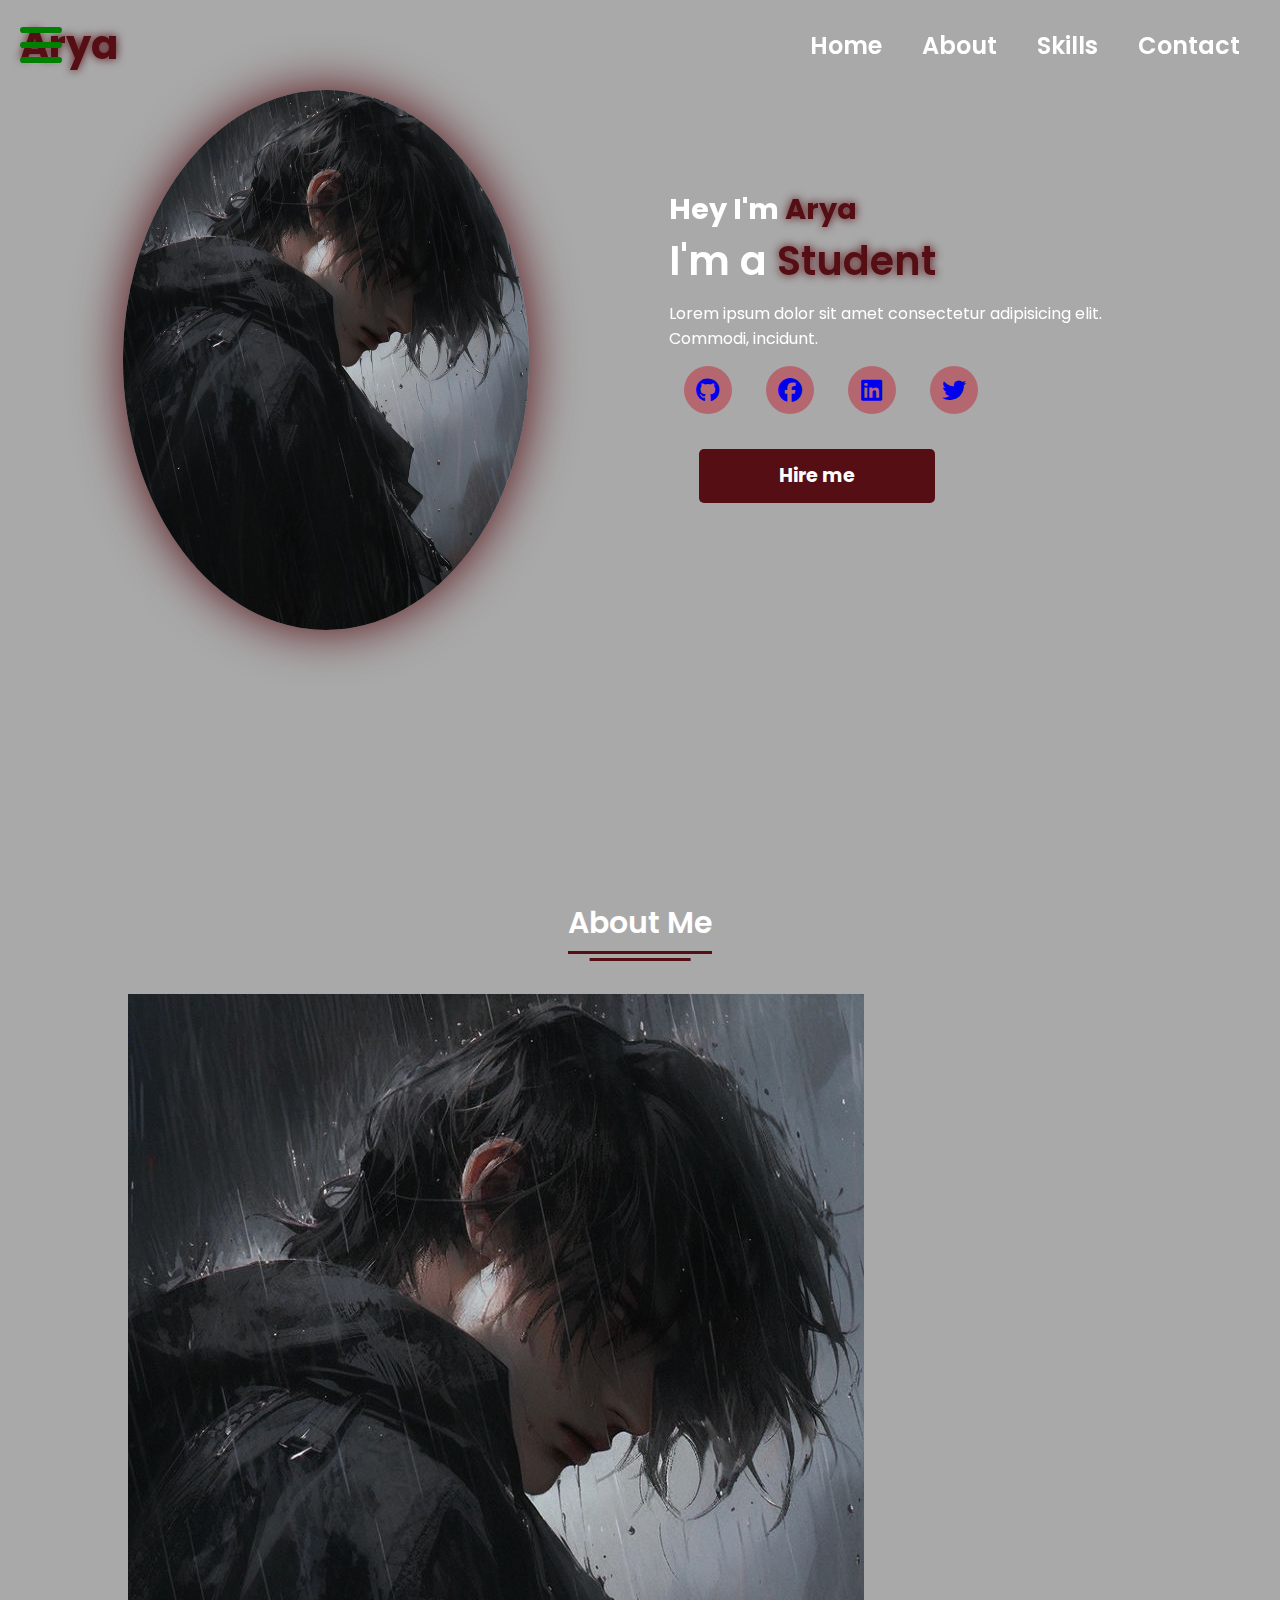
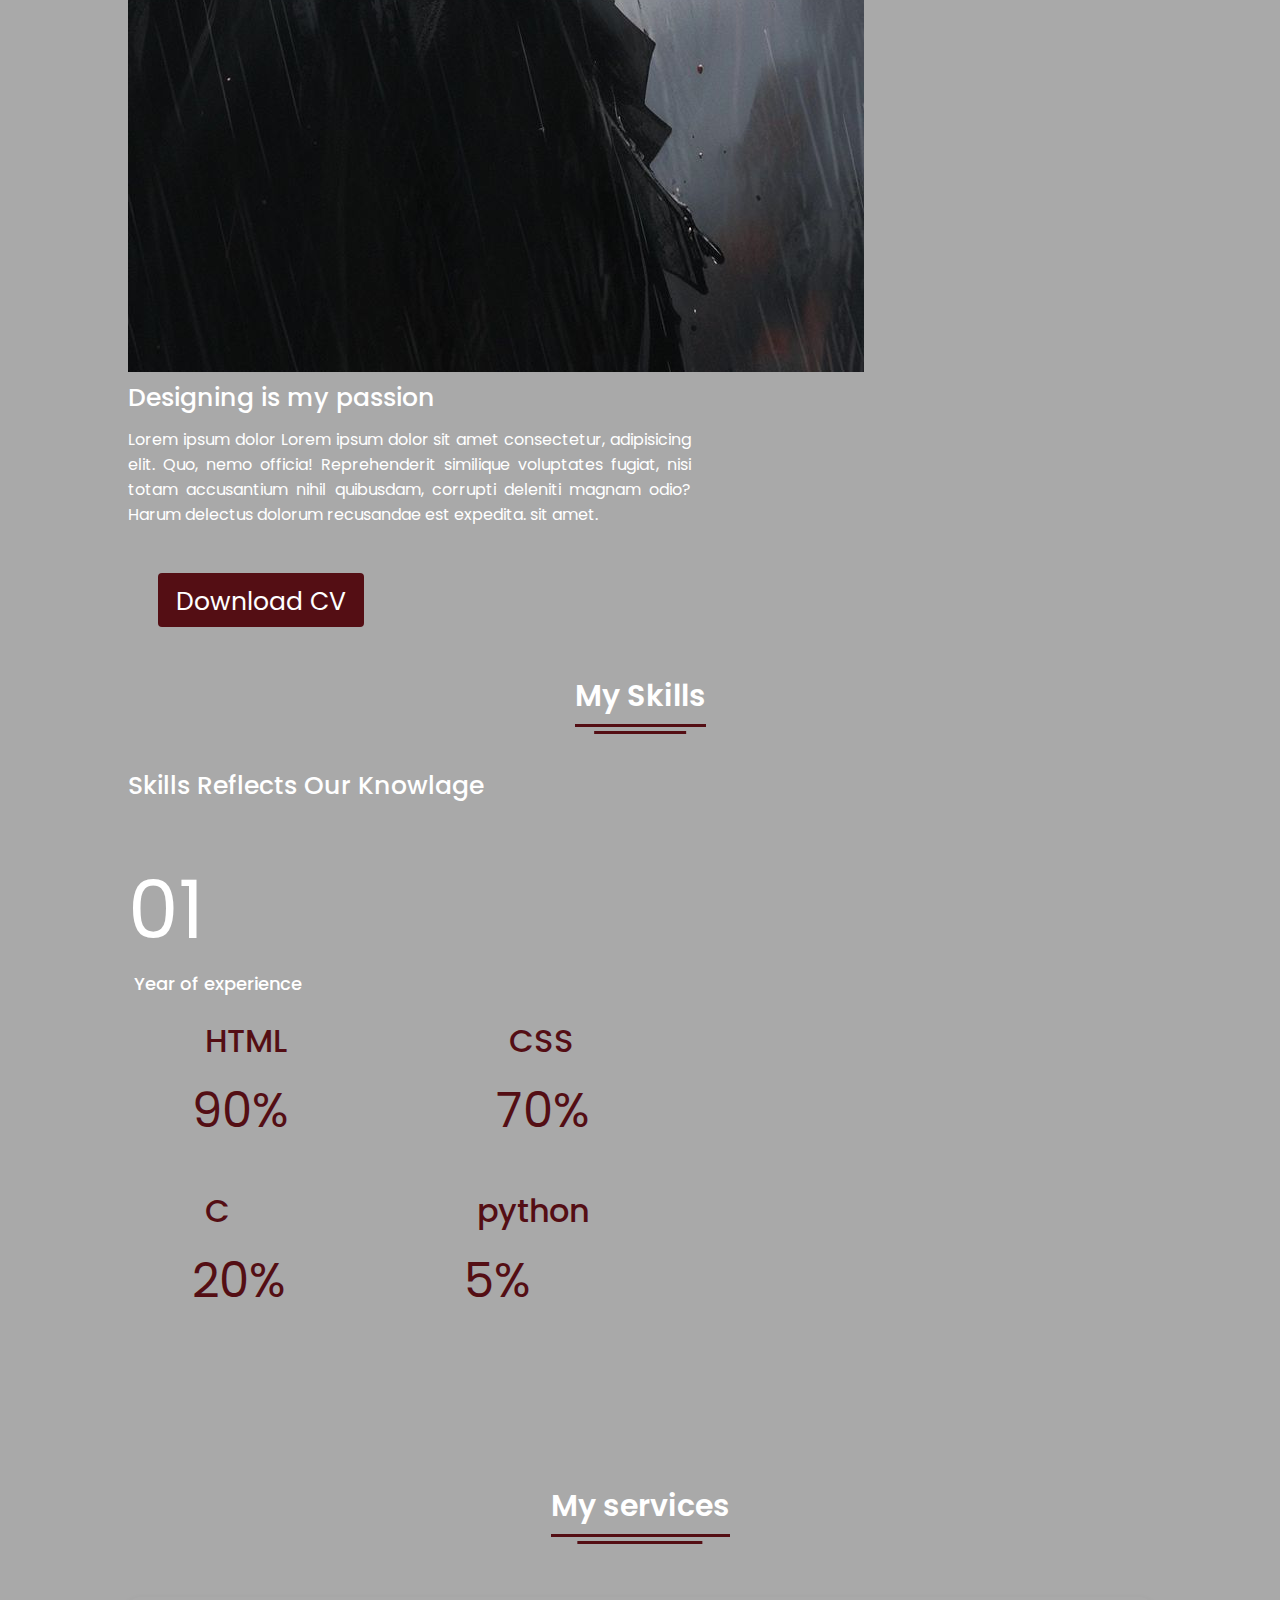
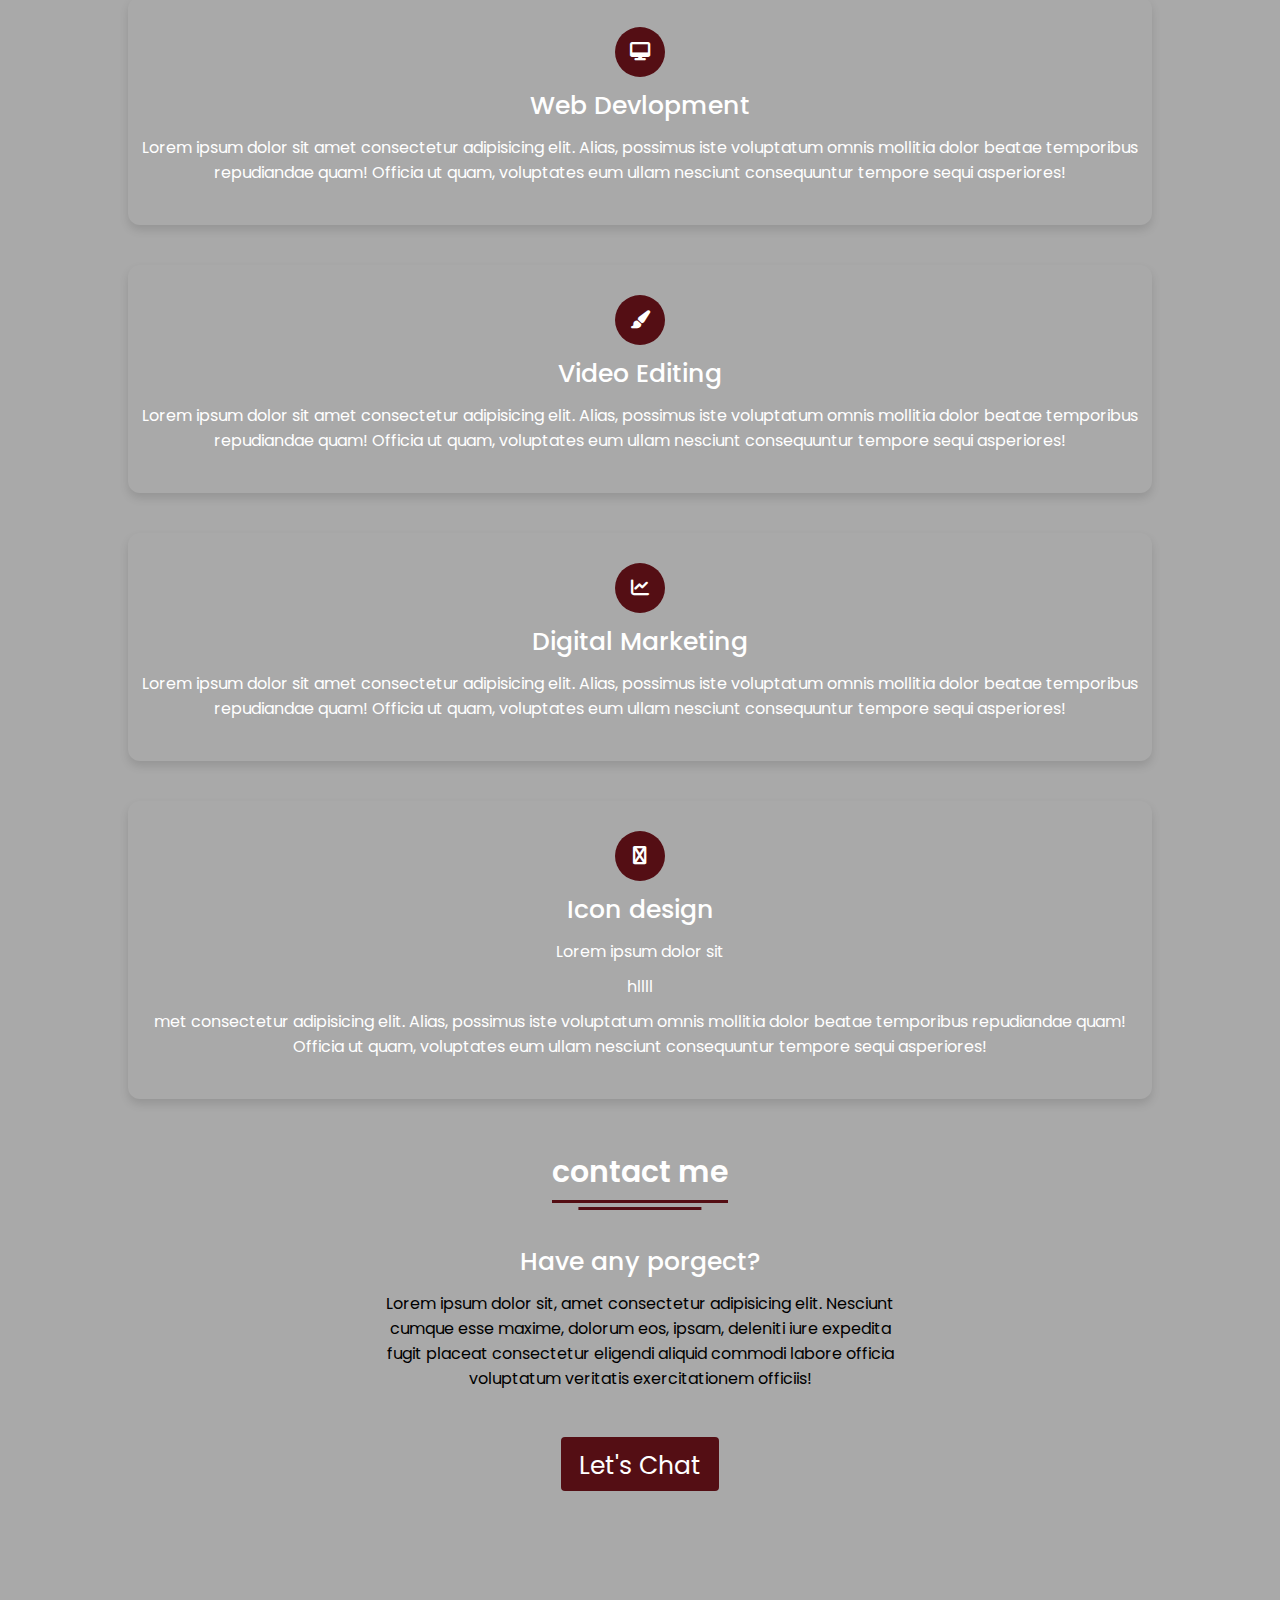
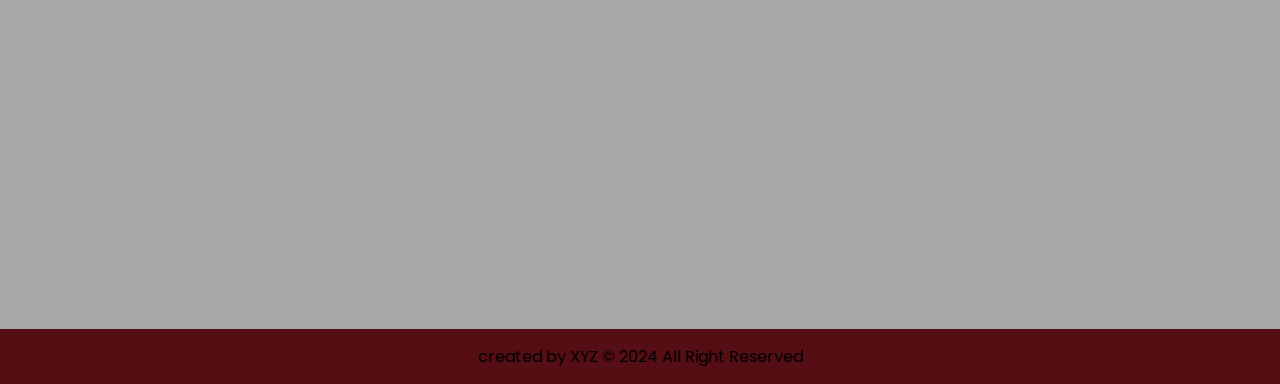
==== index.html @ 5fd544cf "remove space from index .html" ====
<!DOCTYPE html>
<html lang="en">
<head>
    <meta charset="UTF-8">
    <meta name="viewport" content="width=device-width, initial-scale=1.0">
    <title>Portfolio</title>
    <link rel="stylesheet" href="portfolio.css">
    <!-- problem -->
    <link rel="stylesheet" href="https://unpkg.com/aos@next/dist/aos.css">  
    <!--  -->
    <link rel="stylesheet" href="https://cdnjs.cloudflare.com/ajax/libs/font-awesome/6.5.2/css/all.min.css">

</head>
<body>
    <!-- navgation menu -->
  <!-- Updated HTML for navigation menu -->
<nav>
    <div class="nav-contain">
        <div class="logo" data-aos="zoom-in" data-aos-duration="1500">
            <span>Arya</span>
        </div>
        <div class="links">
            <div class="link" data-aos="fade-up" data-aos-duration="1500" data-aos-delay="100"><a href="#">Home</a></div>
            <div class="link" data-aos="fade-up" data-aos-duration="1500" data-aos-delay="200"><a href="#">About</a></div>
            <div class="link" data-aos="fade-up" data-aos-duration="1500" data-aos-delay="300"><a href="#">Skills</a></div>
            <div class="link" data-aos="fade-up" data-aos-duration="1500" data-aos-delay="400"><a href="#">Contact</a></div>
        </div>
        <i class="fa-solid fa-bars hamburg" onclick="toggleDropdown()"></i>
    </div>
    <div class="dropdown">
        <div class="links">
            <a href="#">Home</a>
            <a href="#">About</a>
            <a href="#">Skills</a>
            <a href="#">Contact</a>
            <i class="fa-solid fa-xmark cancle" onclick="toggleDropdown()"></i>             
        </div>
    </div>
    
</nav>

   <section>
    <div class="main">
        <div class="image" data-aos="zoom-in" data-aos-duration="2000" >
            <img src="main.jpeg" alt="img">
        </div>
        <div class="content">
            <h1 data-aos="fade-left" data-aos-duration="1500" data-aos-delay="700">
                Hey I'm
                <span>Arya</span>
             
            </h1>
            <div class="typewriter" data-aos="fade-right" data-aos-duration="1500" data-aos-delay="800">
                I'm a 
                <span class="typewriter-text"></span>
                <label for=""></label>
            </div>
            <p data-aos="flip-down" data-aos-duration="1500" data-aos-delay="1100">Lorem ipsum dolor sit amet consectetur adipisicing elit. Commodi, incidunt.</p>
            <div class="social-links">
                <a href="#" data-aos="fade-up" data-aos-duration="1500" data-aos-delay="1300"><i class="fa-brands fa-github"></i></a>
                <a href="#" data-aos="fade-up" data-aos-duration="1500" data-aos-delay="1400"><i class="fa-brands fa-facebook"></i></a>
                <a href="#" data-aos="fade-up" data-aos-duration="1500" data-aos-delay="1500"><i class="fa-brands fa-linkedin"></i></a>
                <a href="#" data-aos="fade-up" data-aos-duration="1500" data-aos-delay="1600"><i class="fa-brands fa-twitter"></i></a>                
            </div>
            <div class="btn" data-aos="zoom-in" data-aos-duration="1500" data-aos-delay="1600">
                <button>Hire me</button>
            </div>
        </div>
    </div>
   </section>


   <!-- About section start -->

   <section class="About" id="About">
    <div class="content">
        <div class="title"> <span>About Me</span></div>
        <div class="about-details">
            <div class="left">
                <img src="main.jpeg" alt="">
            </div>
            <div class="right">
                <div class="topic">Designing is my passion</div>
                <p>Lorem ipsum dolor Lorem ipsum dolor sit amet consectetur, adipisicing elit. Quo, nemo officia! Reprehenderit similique voluptates fugiat, nisi totam accusantium nihil quibusdam, corrupti deleniti magnam odio? Harum delectus dolorum recusandae est expedita. sit amet.</p>
                <div class="button">
                    <button>Download CV</button>
                </div>
            </div>
        </div>
    </div>
   </section>
   <!-- my skill section start -->
    <section class="skill" id="skills">
        <div class="content">
            <div class="title"><span>My Skills</span></div>
            <div class="skills-details">
                <div class="text">
                    <div class="topic">
                        Skills Reflects Our Knowlage
                    </div>
                    <p data-aos="fade-right">Lorem ipsum d</p>
                    <div class="experience">
                        <div class="num">01</div>
                        <div class="exp">Year of experience</div>
                    </div>
                </div>
                <div class="boxes">
                    <div class="box">
                        <div class="topic">HTML</div>
                        <div class="per">90%</div>
                    </div>
                    <div class="box">
                        <div class="topic">CSS</div>
                        <div class="per">70%</div>

                </div>
                <div class="box">
                    <div class="topic">C</div>
                    <div class="per">20%</div>
            </div>
            <div class="box">
                <div class="topic">python</div>
                <div class="per">5%</div>
                </div>

            </div>
           </div>
        </div>
    </section>
<!-- my service section start -->
 <section class="services" id="services">
    <div class="content">
        <div class="title"><span>My services</span></div>
        <div class="boxes">
            <div class="box">
                <div class="icon">
                    <i class="fas fa-desktop"></i>
                </div>
                <div class="topic">Web Devlopment</div>
                <p>Lorem ipsum dolor sit amet consectetur adipisicing elit. Alias, possimus iste voluptatum omnis mollitia dolor beatae temporibus repudiandae quam! Officia ut quam, voluptates eum ullam nesciunt consequuntur tempore sequi asperiores!</p>

            </div>
            <div class="box">
                <div class="icon">
                    <i class="fas fa-paint-brush"></i>
                </div>
                <div class="topic">Video Editing</div>
                <p>Lorem ipsum dolor sit amet consectetur adipisicing elit. Alias, possimus iste voluptatum omnis mollitia dolor beatae temporibus repudiandae quam! Officia ut quam, voluptates eum ullam nesciunt consequuntur tempore sequi asperiores!</p>

            </div>
            <div class="box">
                <div class="icon">
                    <i class="fas fa-chart-line"></i>
                </div>
                <div class="topic">Digital Marketing</div>
                <p>Lorem ipsum dolor sit amet consectetur adipisicing elit. Alias, possimus iste voluptatum omnis mollitia dolor beatae temporibus repudiandae quam! Officia ut quam, voluptates eum ullam nesciunt consequuntur tempore sequi asperiores!</p>

            </div>
            <div class="box">
                <div class="icon">
                    <i class="fas fa-android"></i>
                </div>
                <div class="topic">Icon design</div>
                <p>Lorem ipsum dolor sit <p>hllll</p>met consectetur adipisicing elit. Alias, possimus iste voluptatum omnis mollitia dolor beatae temporibus repudiandae quam! Officia ut quam, voluptates eum ullam nesciunt consequuntur tempore sequi asperiores!</p>

            </div>
        </div>
    </div>
 </section>

 <!-- contact me section start -->
  <section class="contact" id="contact">
    <div class="content">
        <div class="title"><span>contact me</span>
        </div>
        <div class="text">
            <div class="topic">Have any porgect?</div>
            <p>Lorem ipsum dolor sit, amet consectetur adipisicing elit. Nesciunt cumque esse maxime, dolorum eos, ipsam, deleniti iure expedita fugit placeat consectetur eligendi aliquid commodi labore officia voluptatum veritatis exercitationem officiis!</p>
        <div class="button">
            <button>Let's Chat</button>
        </div>
        </div>
    </div>
  </section>

  <!-- footer section start -->
   <footer>
    <div class="tex">
        <span>created by XYZ
            &#169 2024 All Right Reserved
        </span>
    </div>
   </footer>
<!-- problam -->
   <script src="https://unpkg.com/aos@next/dist/aos.js"></script>
   <script>
     AOS.init({offset:0});
   </script>

   <script src="portfolio.js"></script>

</body>
</html>

<!-- now im soo fustrated too pus this thing on github  -->
---- portfolio.css ----
/* google font CDN link */

@import url('https://fonts.googleapis.com/css2?family=Poppins%3Awght%40100%3B200%3B300%3B400%3B500%3B600&display=swap%27%29%3B');
*{
    margin: 0;
    padding: 0;
    box-sizing: border-box;
    font-family: 'poppins',sans-serif;
    text-decoration: none;
    scroll-behavior: smooth;
}
body{
    width: 100%;
    height: auto;
    background-color: darkgray;
    overflow-x: hidden;
}
/* custom scroll bar css */

::-webkit-scrollbar{
    width:10px ;
}
::-webkit-scrollbar-track{
    background: #f1f1f1;
}
::-webkit-scrollbar-thumb{
    background: #540e14;
    border-radius: 12px;
    transition: all 0.3 ease;
}
::-webkit-scrollbar-thumb:hover{
    background: #540e14;
}

/* navbar styling */
nav{
    width: 100%;
    height: 10vh;
    background-color: transparent;
}

.nav-contain{
    width: 100%;
    height: 100%;
    display: flex;
    justify-content: space-around;
    align-items: center;
    position: relative;
}

.nav {
    width: 100%;
    height: 10vh;
    background-color: #333; /* Add background color for better visibility */
}

.nav-contain {
    width: 100%;
    height: 100%;
    display: flex;
    justify-content: space-between; /* Changed from space-around to space-between for better alignment */
    align-items: center;
    padding: 0 20px; /* Added padding for spacing */
    position: relative;
}

.logo {
    color: black;
    font-size: 2.5rem;
    font-weight: bold;
}

.logo span {
    color: #540e14;
    text-shadow: 0 0 10px #540e14;
    padding-right: 50vw; /* Adjust as needed */
    display: inline-block;
}

.hamburg,
.cancel {
    cursor: pointer;
    position: absolute;
    /* right: 15px;
    top: 10px; */
    color:green;
    font-size: clamp(2.5rem, 0.5rem + 5vw, 3rem);
    display: none;
}

.nav-contain .links {
    display: flex;
}

.nav-contain .links a {
    position: relative;
    font-size: 1.5rem;
    color: white;
    margin: 0 20px;
    text-decoration: none;
    font-weight: 550;
    transition: 0.3s linear;
}

.nav-contain .links a::before {
    position: absolute;
    content: "";
    bottom: -3px;
    left: 0;
    width: 0%;
    height: 3px;
    background-color: #540e14;
    transition: 0.2s linear;
}

.nav-contain .links a:hover::before {
    width: 100%;
}

.nav-contain .links a:hover {
    color: #540e14;
}

.dropdown {
    z-index: 100;
    /* position: fixed; Change to fixed to cover the entire viewport */
    top: 100%;
    left: 0; /* Align to the left */
    width: 100%; /* Set width to 100% of the viewport width */
    height: 100vh; /* Set height to cover the full screen */
    display: none; /* Hidden by default */
    /* transition: 0.2s linear; */
    background-color: black;
    backdrop-filter: blur(4px) brightness(40%);
    box-shadow: 0 0 20px black;
}

.dropdown.active {
    display: block; /* Show dropdown menu when active */
}

.dropdown .links {
    flex-direction: column; /* Stack links vertically */
    align-items: center; /* Center align the links */
    display: flex;
}

.dropdown .links a {
    /* display: flex; */
    color: white;
    text-decoration: none;
    justify-content: center;
    padding: 15px 20px;
    /* width: 100%; Make links fill the width of the dropdown */
    transition: 0.2s linear;
}

.dropdown .links a:hover {
    background-color: #540e14;
    color: #000;
}

@media (max-width: 568px) { /* Adjust for mobile view */
    .hamburg {
        display: block; /* Show hamburger icon only on mobile */
    }
    .links {
        display: none; /* Hide regular nav links on mobile */
    }
    .dropdown.active {
        display: block; /* Show dropdown menu when active */
    }
}

section{
    width: 100%;
    min-height: 90vh;
}
section .main{
    display: flex;
    justify-content: space-between;
    padding-left: 100px;
    align-items: center;
}

.main .image{
    /* width: 35vw; */
    height: 60vh;
    border-radius: 50%;
    overflow: hidden;
    box-shadow: 0 0 50px #540e14;
    margin-left: 23px;
}

.main .image img{
    width: 100%;
    height: 100%;
    background-color: black;
}

.main .image:hover{
    animation: animate 1.5s ease-in-out infinite;
}

@keyframes animate{
    0%{
        scale: 1;
    }
    50%{
        scale:1.05 ;
    }
    100%{
        scale: 1;
    }
}

.main .content{
    color: white;
    width: 40%;
}
.content h1{
    font-size:clamp(1rem, 1rem + 5vw, 1.8rem);
}

.content h1 span{
    color: #540e14;
    text-shadow: 0 0 10px #540e14;
}
.content .typewriter{
    font-size: clamp(1rem, 1rem + 5vw, 2.5rem);
    font-weight: 600;
}
.content .typewriter-text{
    color: #540e14;
    text-shadow: 0 0 10px #540e14;
}

.content p{
    font-size: clamp(0.4rem, 0.2rem + 9vw, 1rem);
    margin: 10px 0;
}

.social-links i{
    display: inline-flex;
    justify-content: center;
    align-items: center;
    width: 3rem;
    height: 3rem;
    background-color: #b4676e;
    border-radius: 50%;
    /* color: #540e14; */
    margin: 5px 15px;
    font-size: 1.5rem;
    transition: 0.2s linear;
}

.social-links i:hover{
    scale: 1.3;
    color: black;
    background-color: #540e14;
    filter: drop-shadow(0 0 10px #540e14 );
}

.content button{
    width: 50%;
    height: 6vh;
    margin: 30px;
    background-color: #540e14;
    color: white;
    border: none;
    outline: none;
    font-size: 120%;
    font-weight: 700;
    border-radius: 5px;
    transition: 0.2s linear;
}

.content button:hover{
    scale: 1.1;
    color: #540e14;
    border: 2px solid #540e14;
    background-color: transparent;
    font-weight: 700;
    box-shadow: 0 0 40px #540e14;
}

/* about section style */

section .content{
    width: 80%;
    margin: 0px auto;
    font-family: 'psppins', sans-serif;
}

.about .about-details{
    display: flex;
    justify-content: space-between;
    align-items: center;
}
section .title{
    display: flex;
    justify-content: center;
    margin-bottom: 40px;
}
section .title span{
    color: white;
    font-size: 30px;
    font-weight: 600;
    position: relative;
    padding-bottom: 8px;
}
section .title span::before ,
section .title span::after{
    content: "";
    position: absolute;
    height: 3px;
    width: 100%;
    background: #540e14;
    left: 0;
    bottom: 0;
}
section .title span::after{
    bottom: -7px;
    width: 70%;
    left: 50%;
    transform: translateX(-50%);
}
.about .about-details .left{
    width: 45%;
}
.about .left img{
    height: 400px;
    width: 400px;
    object-fit: cover;
    border-radius: 12px;
}
.about-details .right{
    width: 55%;
}
section .topic{
    color: white;
    font-size: 25px;
    font-weight: 500;
    margin-bottom: 10px;
}
.about-details .right p{
    text-align: justify;
    color: white;
}
section .button{
    margin: 16px 0;
}
section .button button{
    outline: none;
    padding: 8px 16px;
    border-radius: 4px;
    font-size: 25px;
    font-weight: 400;
    background: #540e14;
    color: #fff;
    border: 2px solid transparent;
    cursor: pointer;
    transition: all 0.4s ease;
    width: auto;
}
section .button button:hover{
    border-color: #540e14;
    background-color: #fff;
    color: #540e14;
}

.skills{
    background-color: black;
}
.skills .skills-details{
    display: flex;
    justify-content: space-between;
    align-items: center;
}
.skills-details .text{
    width: 50%;
}
.skills-details p{
    color: white;
    text-align: justify;
}
.skills .skills-details .experience{
    display: flex;
    align-items: center;
    margin: 0 10px;
}
.skills-details .experience .num{
    color: white;
    font-size: 80px;
}
.skills-details .experience .exp{
    color: white;
    margin-left: 20px;
    font-size: 18px;
    font-weight: 500;
    margin: 0 6px;
}
.skills-details .boxes{
    width: 45%;
    display: flex;
    flex-wrap: wrap;
    justify-content: space-between;
}
.skills-details .box{
    width: calc(100% /2 -20px);
    margin: 20px 0;
}
.skills-details .boxes .topic{
    font-size: 2rem;
    color: #540e14;
    margin-left:6vw;
}
.skills-details .boxes .per{
    font-size: 3rem;
    color: #540e14;
    margin-left: 5vw;
}

.services .boxes{
    display: flex;
    flex-wrap: wrap;
    justify-content: space-between;
}
.services .boxes .box{
    margin: 20px 0;
    width: calc(100% /3 -20px);
    text-align: center;
    border-radius: 12px ;
    padding: 30px 10px ;
    box-shadow: 0 5px 10px rgb(0,0,0,0.12);
    cursor: default;
    color: white;
    transition: all 0.4s ease;
}
.services .boxes .box:hover{
    background: #540e14;
    color: #fff;
}
.services .boxes .box .icon{
    height: 50px;
    width: 50px;
    background: #540e14;
    border-radius: 50%;
    text-align: center;
    line-height: 50px;
    font-size: 18px;
    color: #fff;
    margin: 0 auto 10px auto;
    transition: all 0.4s ease;
}
.boxes .box:hover .icon{
    background-color: #fff;
    color: #540e14;
}
.services .boxes .box:hover .topic,
.services .boxes .box:hover p{
    color: white;
    transition: all 0.4s ease;
}
.services .boxes .box:hover .topic,
.services .boxes .box:hover p{
    color: #fff;
}

/* contact me css */
.contact .content{
    margin: 0 auto;
    padding: 30px 0;
}
.contact .text{
    width: 50%;
    text-align: center;
    margin: auto;
}

footer{
    background: #540e14;
    padding: 15px 0;
    text-align: center;
    font-family: 'poppins',sans-serif;
}
footer .text samp{
    font-size: 17px;
    font-weight: 400;
    color: #fff;
}
footer .text span a{
    font-weight: 500;
    color: #fff;
}
footer .text span a:hover{
    text-decoration: underline;
}

.scroll-button a{
    position: fixed;
    bottom: 20px;
    right: 20px;
    color: #fff;
    background: #540e14;
    padding: 7px 12px ;;
    font-size: 18px;
    border-radius: 6px;
    box-shadow: rgb(0,0,0,0.15);
    display: none;
}



@media screen and (max-width:1000px) {
    .about .about-details{
        justify-content: center;
        flex-direction: column;
    }
    .about .about-details .left{
        display: flex;
        justify-content: center;
        width: 100%;
    }
    .about-details .right{
        width: 90%;
        margin: 40px 0;
    }
    .services .boxes .box{
        margin: 20px;
        width: calc(100% /2 -20px );
    }
}

@media screen and (max-width:900px){
    .about .left img{
        height: 350px;
        width: 350px;
    }
}
/* chek again */
@media screen and (max-width:968px) {
    nav .logo{
        position: absolute;
        top: 16px;
        left: 15px;
        font-size: 1.5rem;
    }
    
    section .main{
        padding-left: 0px;
        display: flex;
        flex-direction: column;
    }
    .nav-contain .links{
        display: none;
    }

    .hamburg,
    .cancel{
        opacity: 1;
        pointer-events: visible;
    }
    .main .content{
        margin-top: 20px;
        width: 80%;
    }
    
    .social-links i{
        width: 2.5rem;
        height: 2.5rem;
        font-size: 1.5rem;
    }

    .main .image{
        z-index: -1;
        width: 50%;
        height: 60%;
    }

    .skills .skills-details{
        align-items: center;
        justify-content: center;
        flex-direction: column;
    }
    .skills-details .text{
        width: 100%;
        margin-bottom: 50px;
    }
    .skills-details .boxes{
        justify-content: center;
        align-items: center;
        width: 100%;
    }
    .services .boxes .box{
        margin: 20px 0;
        width: 100%;
    }
    .contact .text{
        width: 100%;
    }
}

@media screen and (max-width:500px) {
    main .image{
        width: 50%;
        height: 60%;
        margin-bottom: 0px;

    }
    .main .content{
        width: 80%;
    }

    main .button{
        margin-top: 15px;
    }
    
    .skills-details .boxes .per{
        font-size: 50px;
        color: #540e14;
    }
    
}
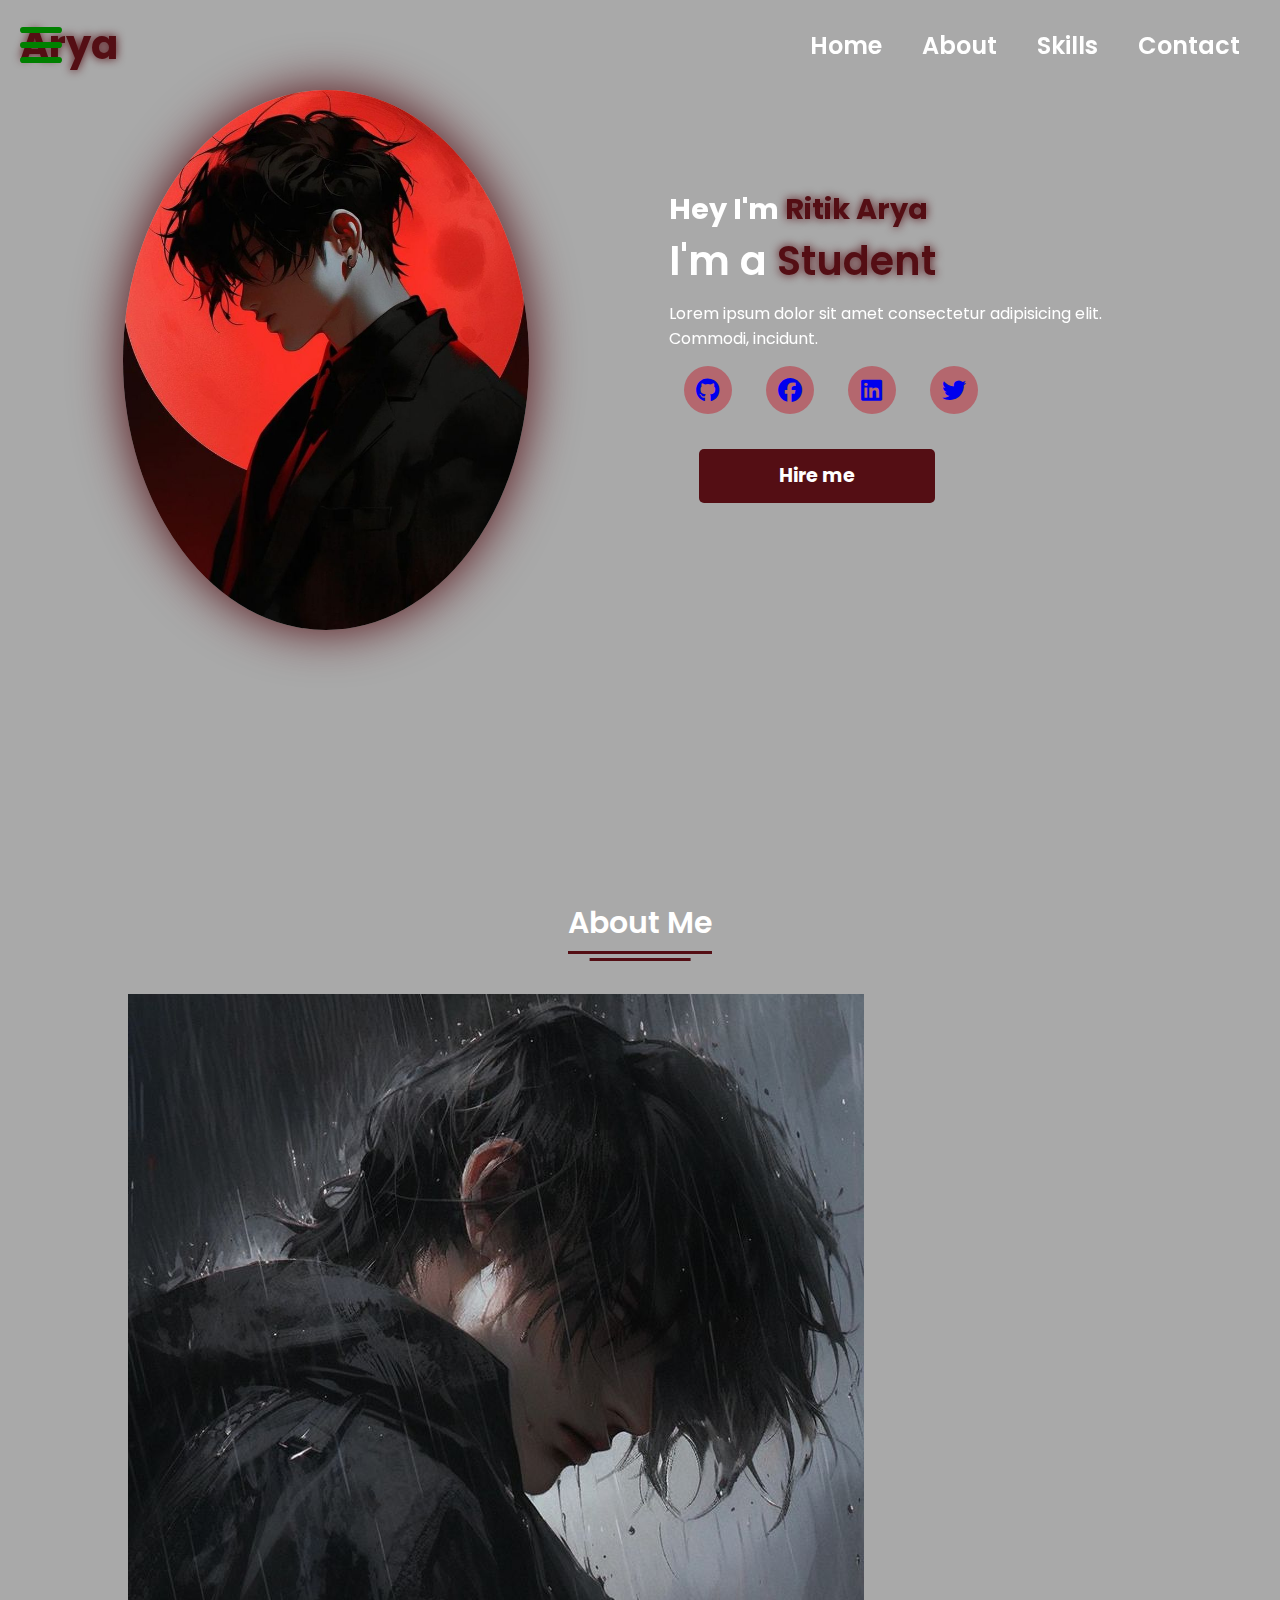
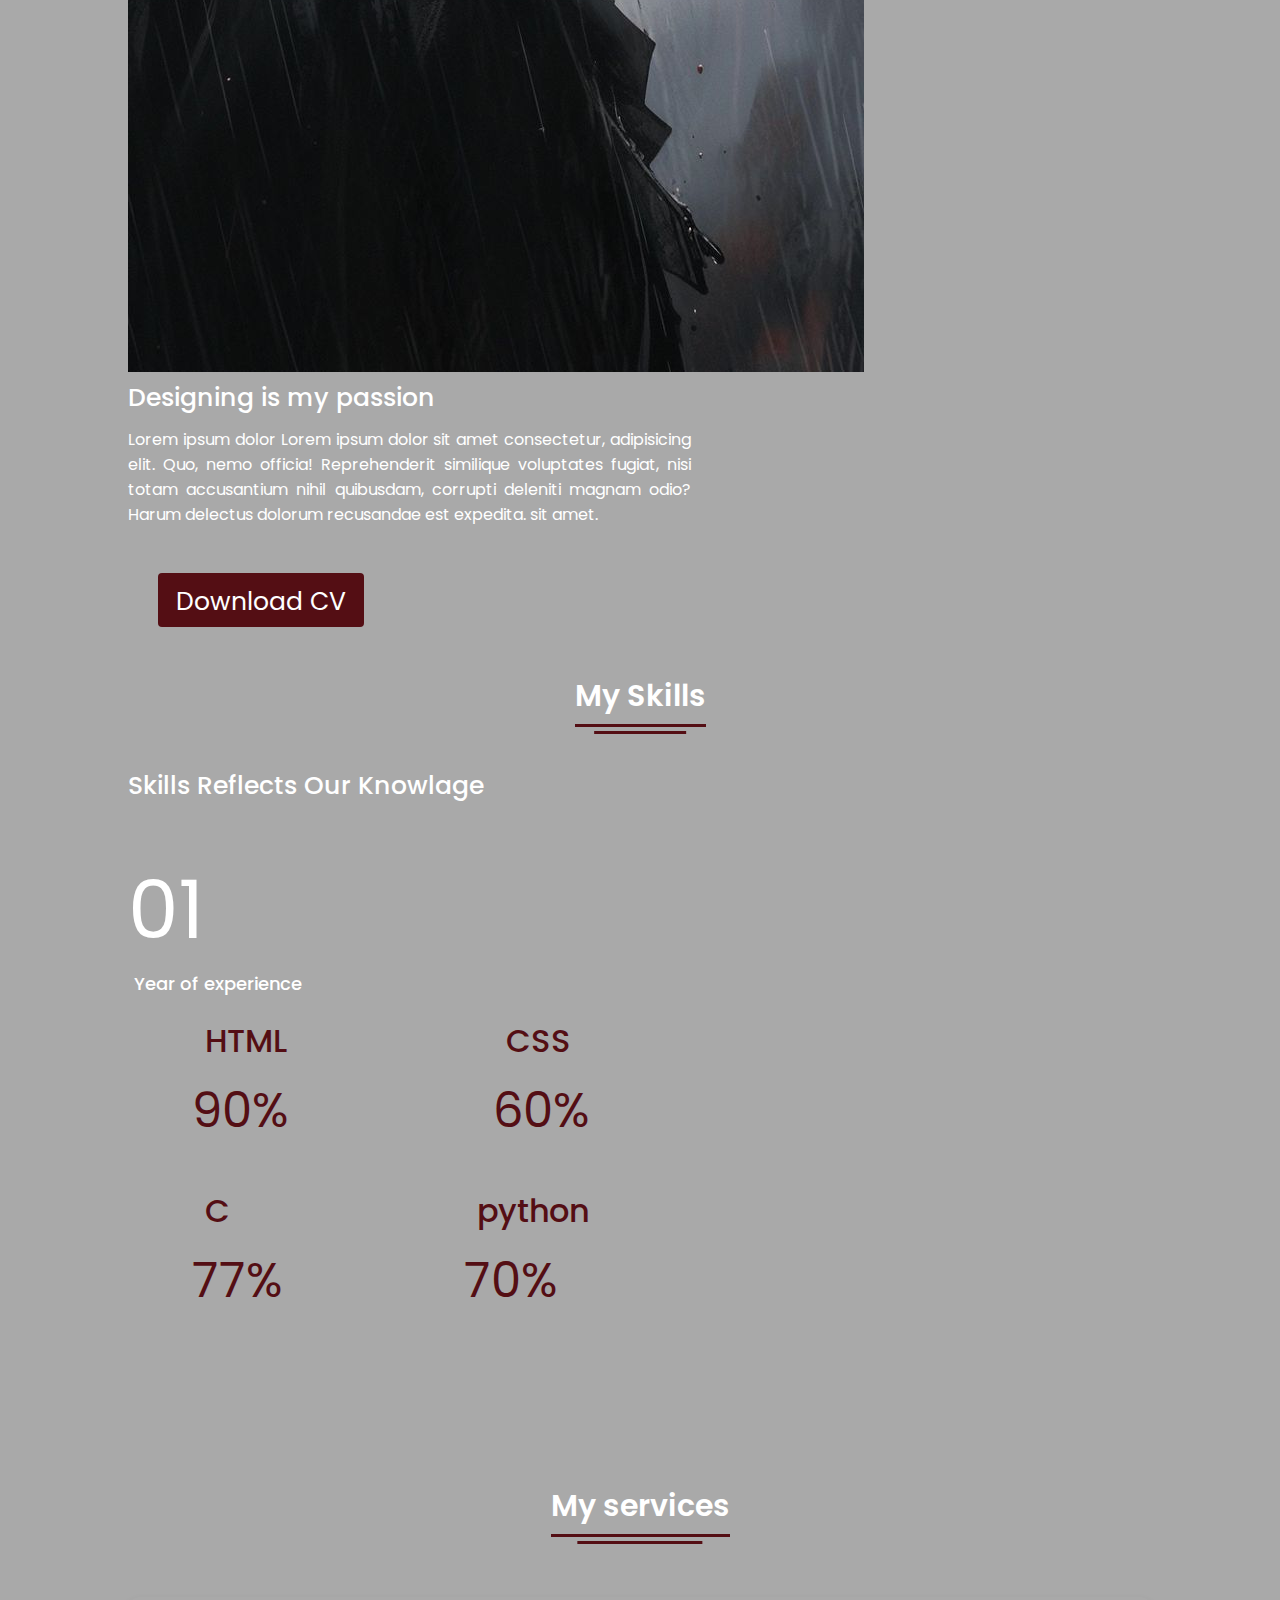
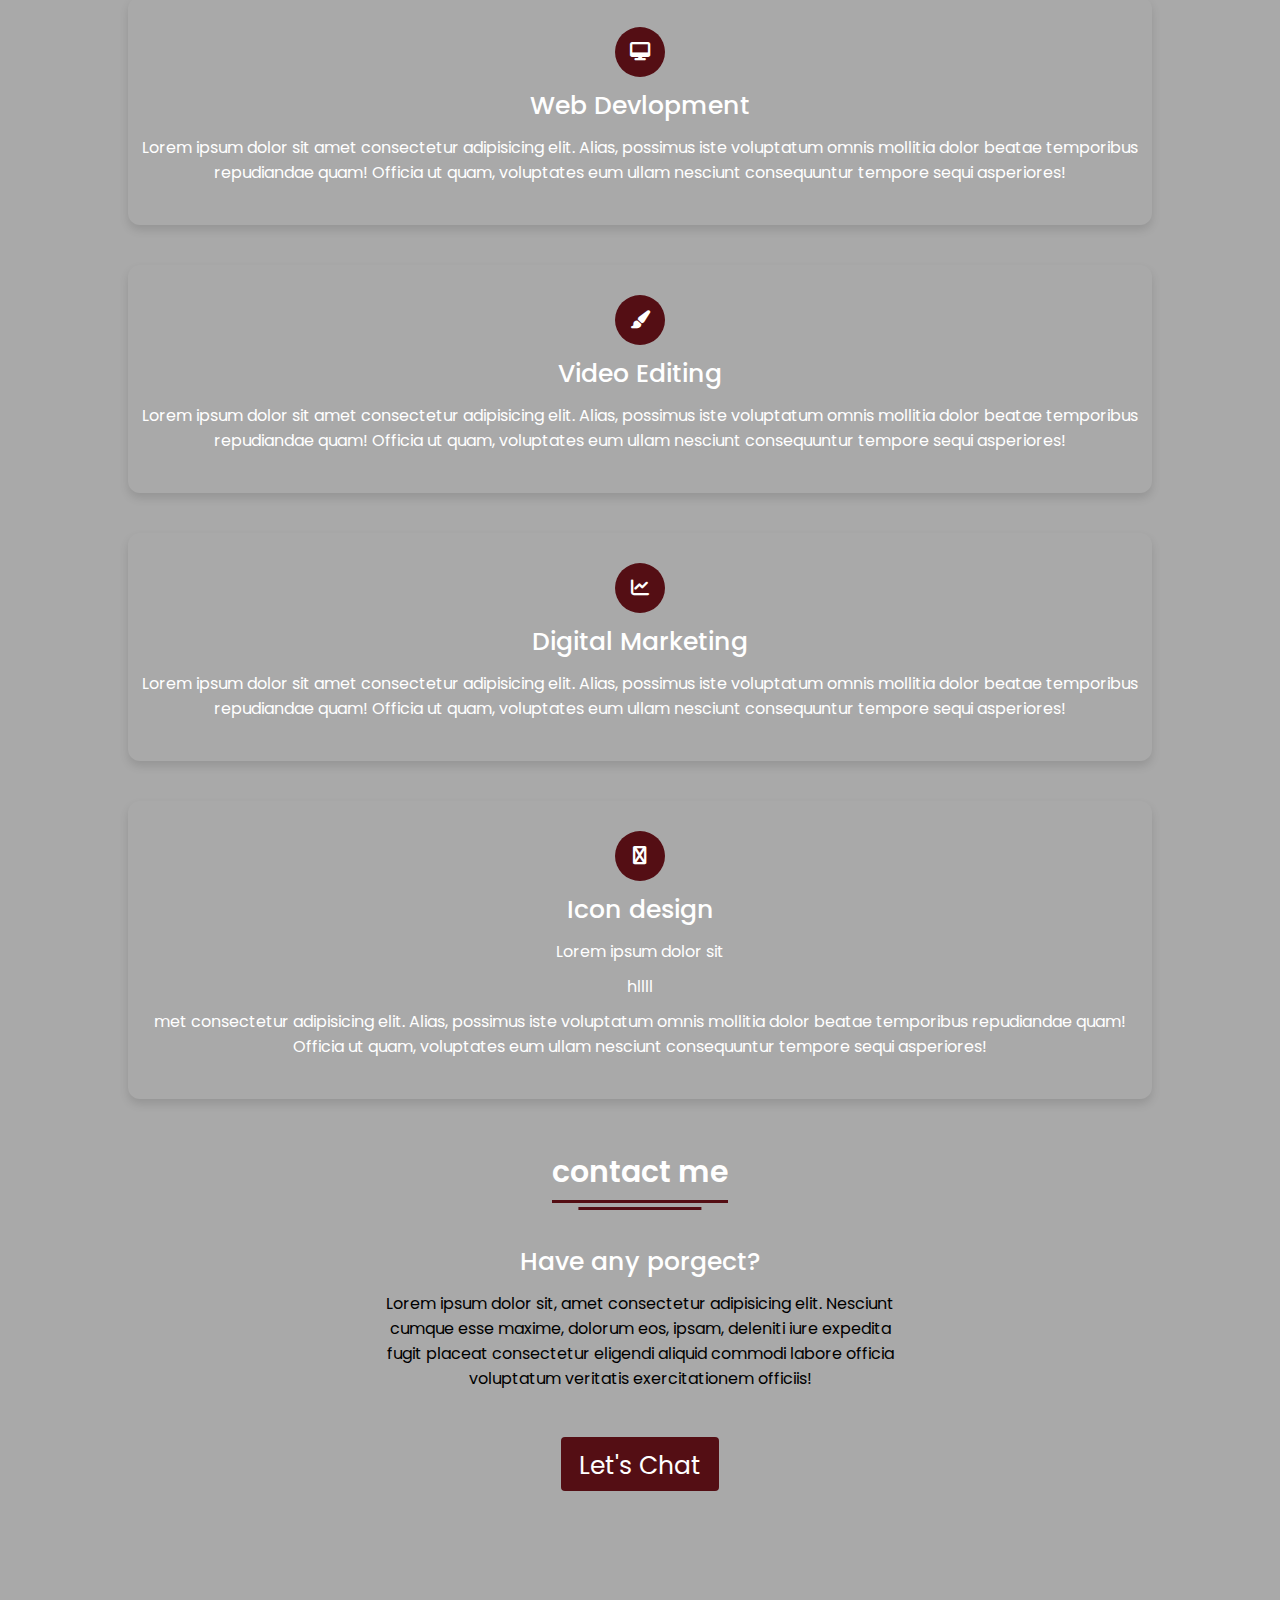
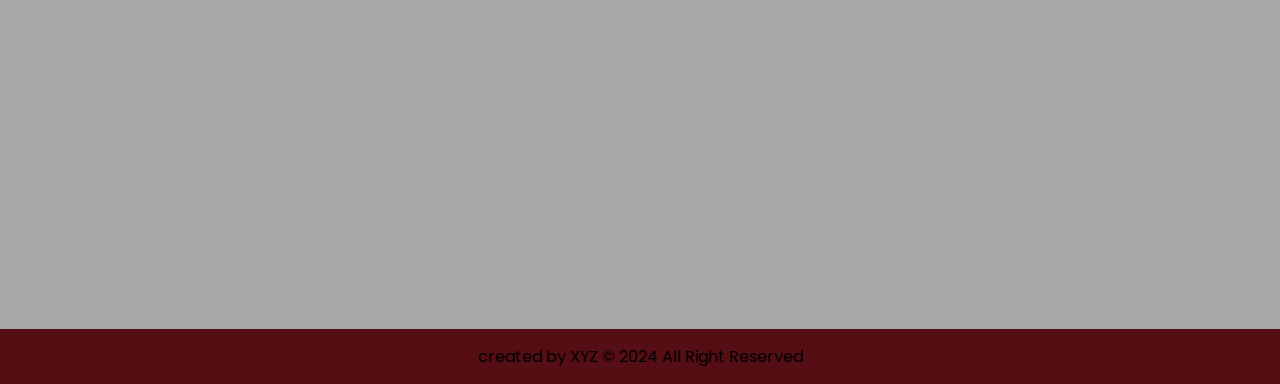
==== commit aa45d8c7: "updating html fili litil bit" ====
--- a/index.html
+++ b/index.html
@@ -42,12 +42,12 @@
    <section>
     <div class="main">
         <div class="image" data-aos="zoom-in" data-aos-duration="2000" >
-            <img src="main.jpeg" alt="img">
+            <img src="logo.png" alt="img">
         </div>
         <div class="content">
             <h1 data-aos="fade-left" data-aos-duration="1500" data-aos-delay="700">
                 Hey I'm
-                <span>Arya</span>
+                <span>Ritik Arya</span>
              
             </h1>
             <div class="typewriter" data-aos="fade-right" data-aos-duration="1500" data-aos-delay="800">
@@ -111,16 +111,16 @@
                     </div>
                     <div class="box">
                         <div class="topic">CSS</div>
-                        <div class="per">70%</div>
+                        <div class="per">60%</div>
 
                 </div>
                 <div class="box">
                     <div class="topic">C</div>
-                    <div class="per">20%</div>
+                    <div class="per">77%</div>
             </div>
             <div class="box">
                 <div class="topic">python</div>
-                <div class="per">5%</div>
+                <div class="per">70%</div>
                 </div>
 
             </div>
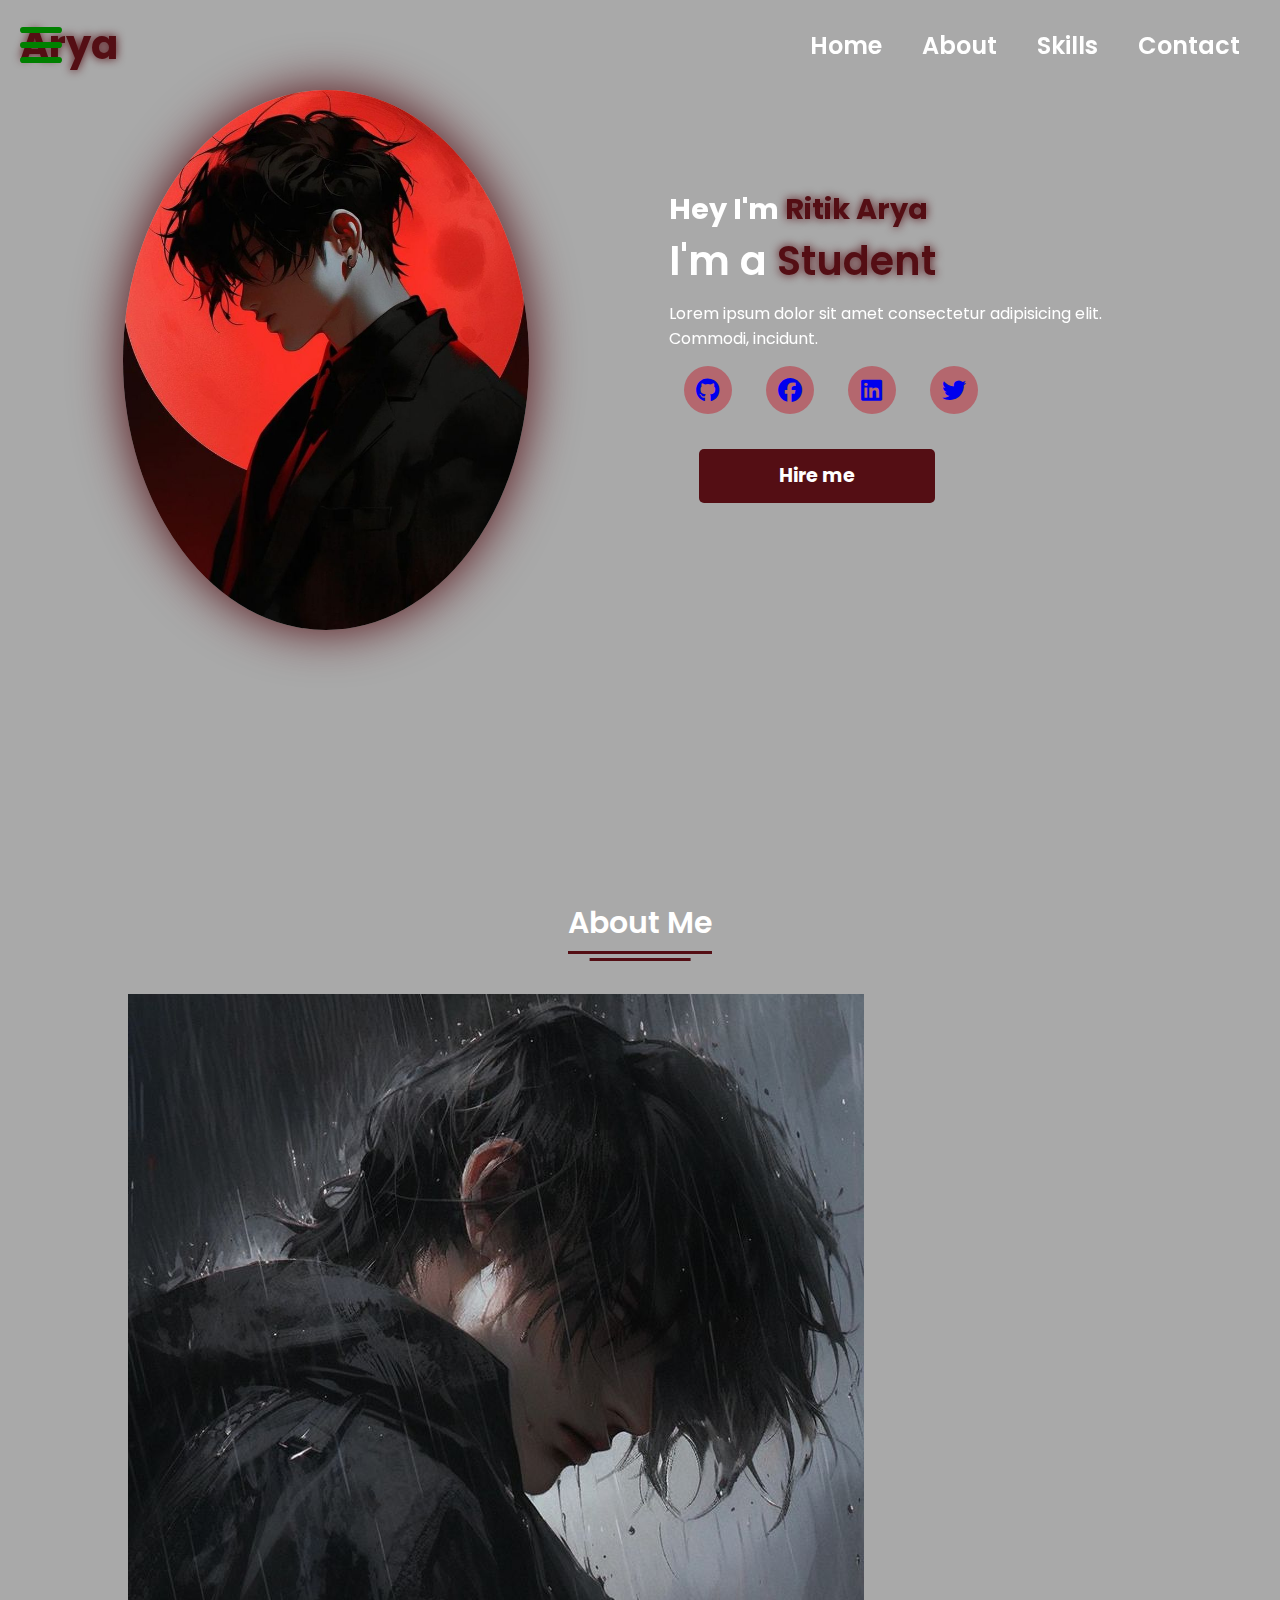
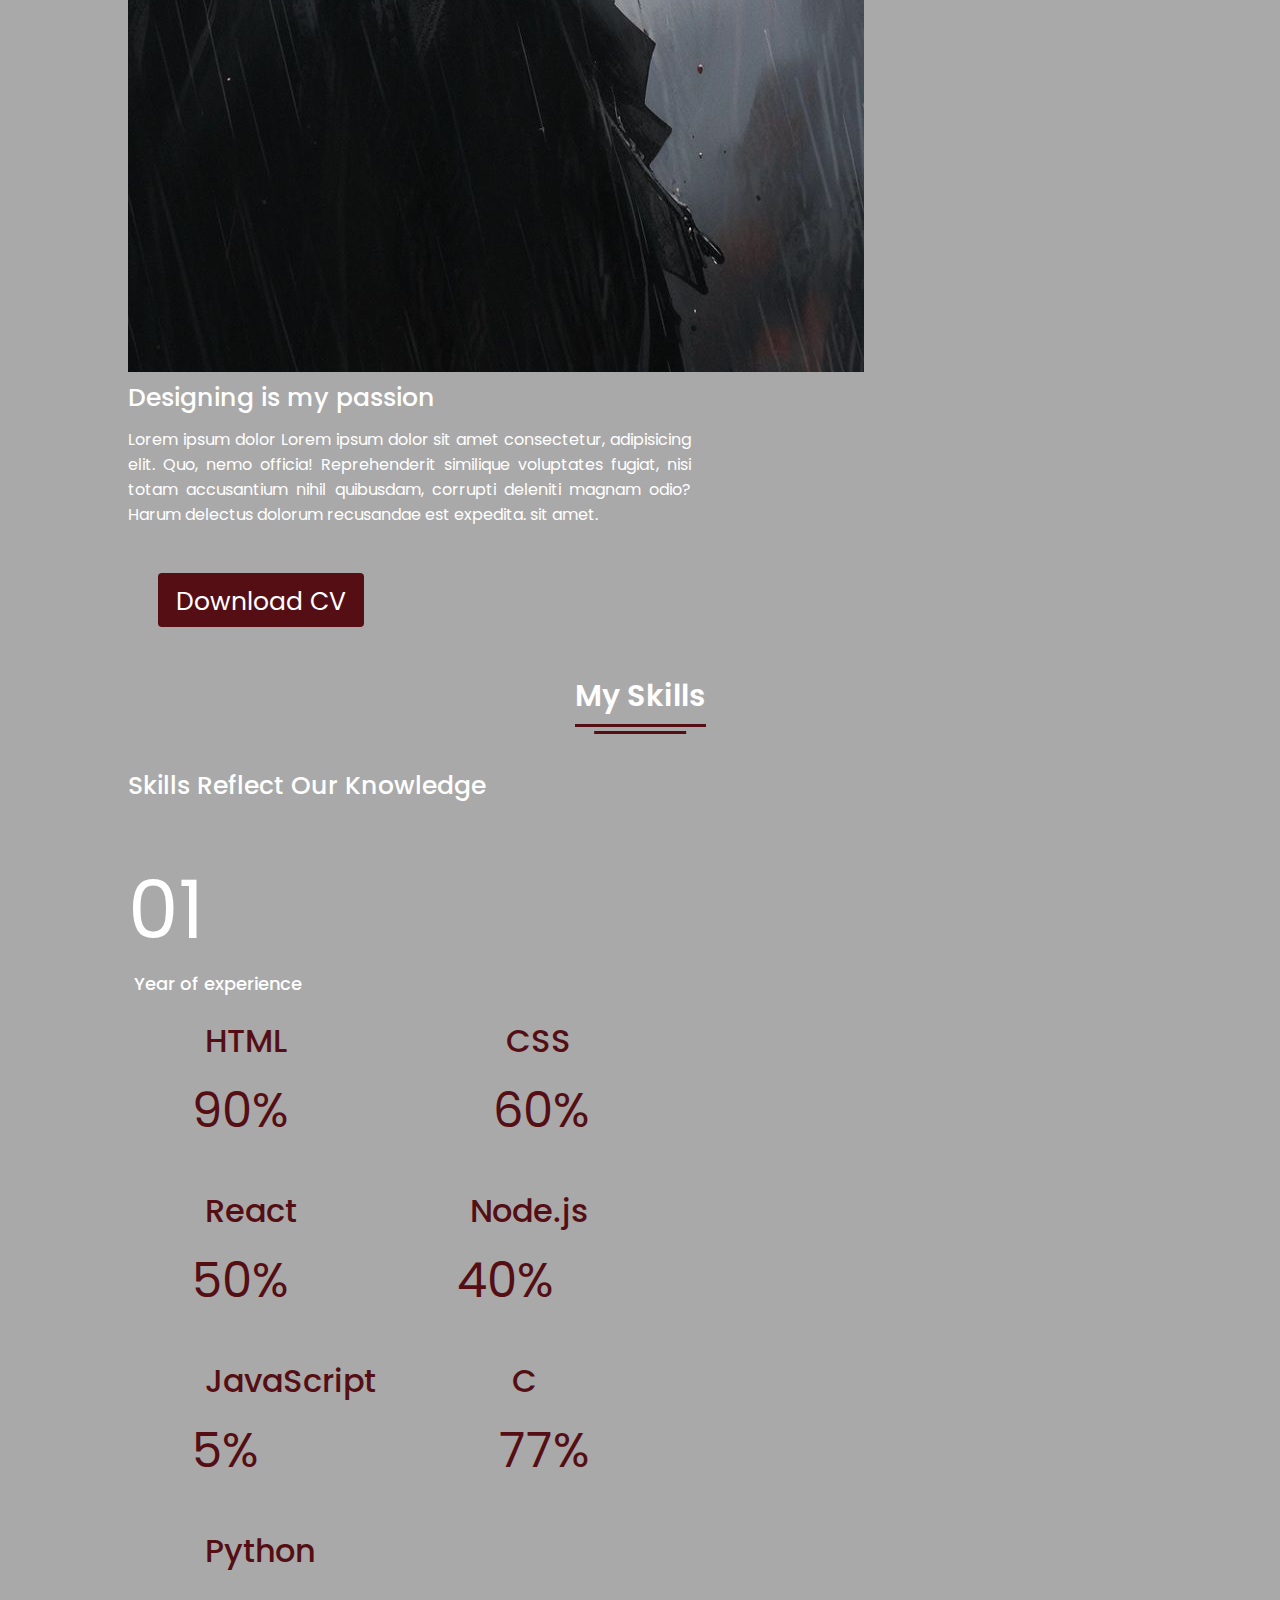
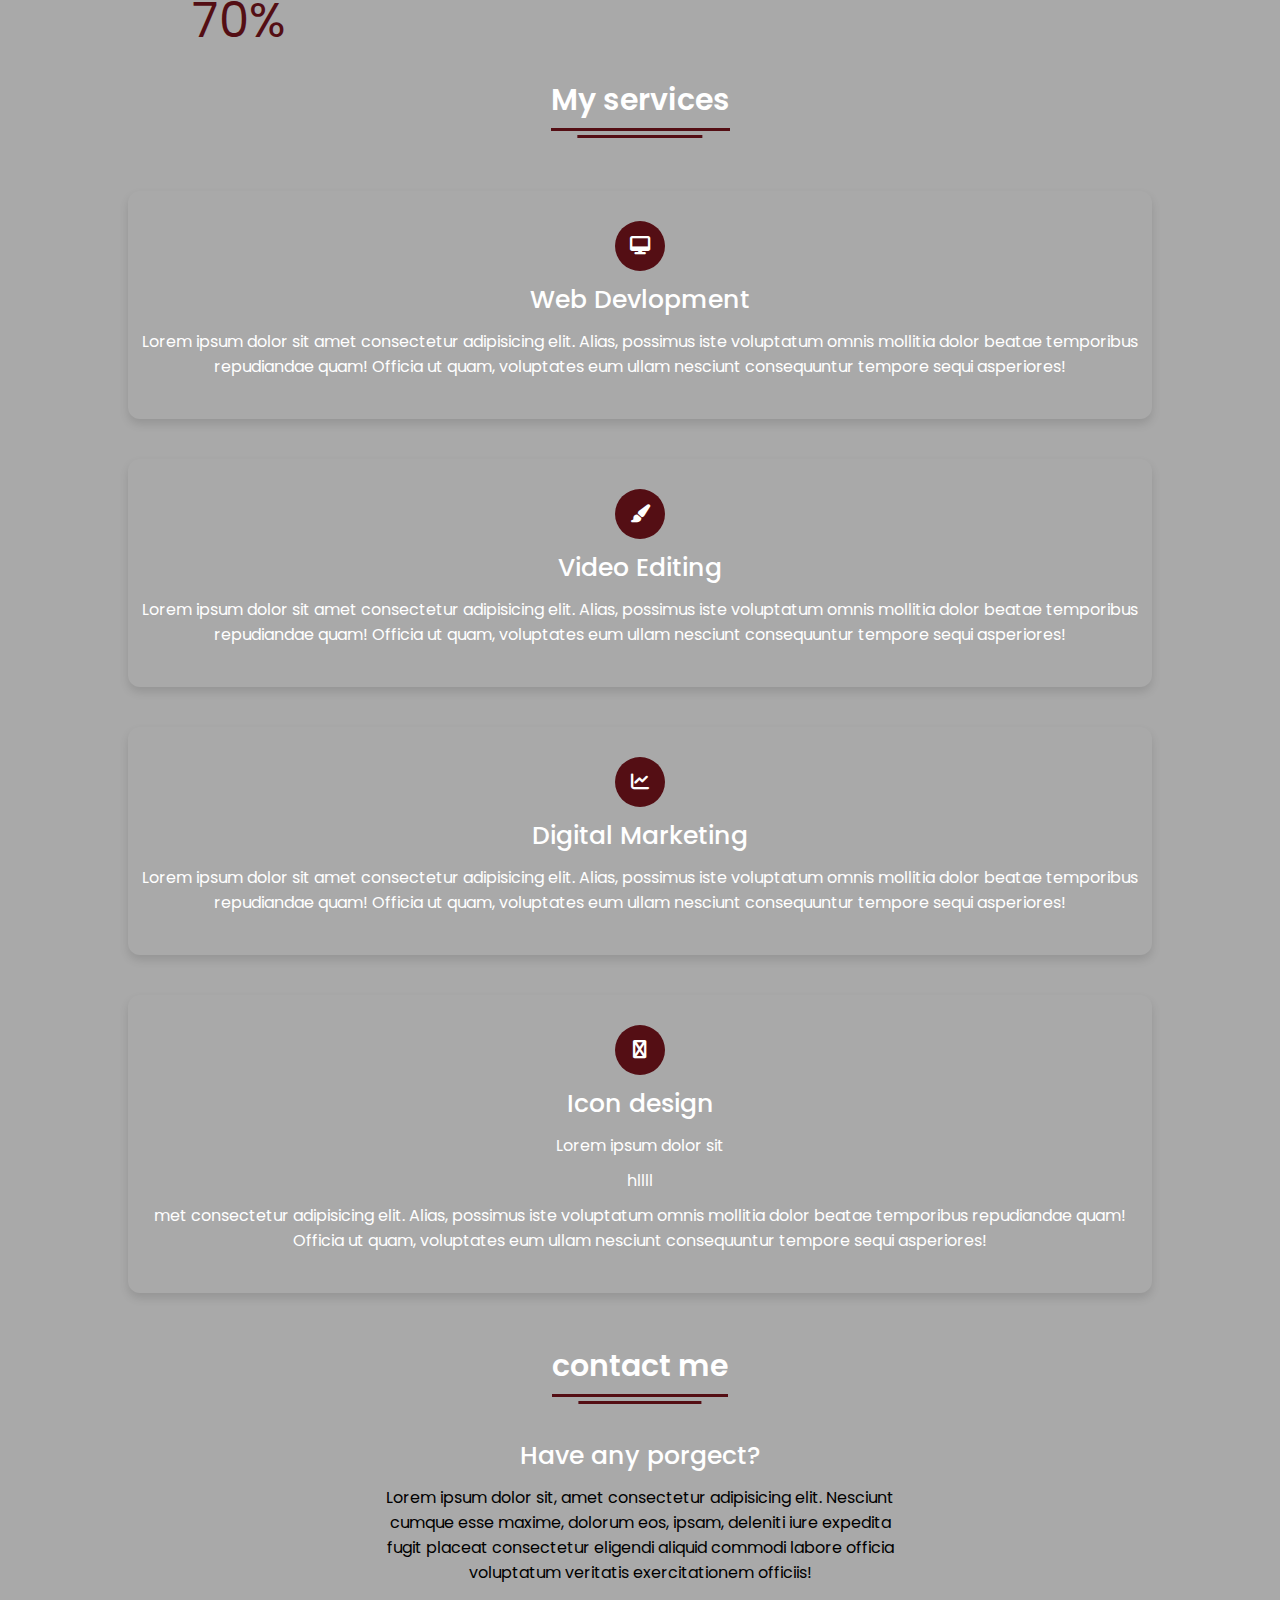
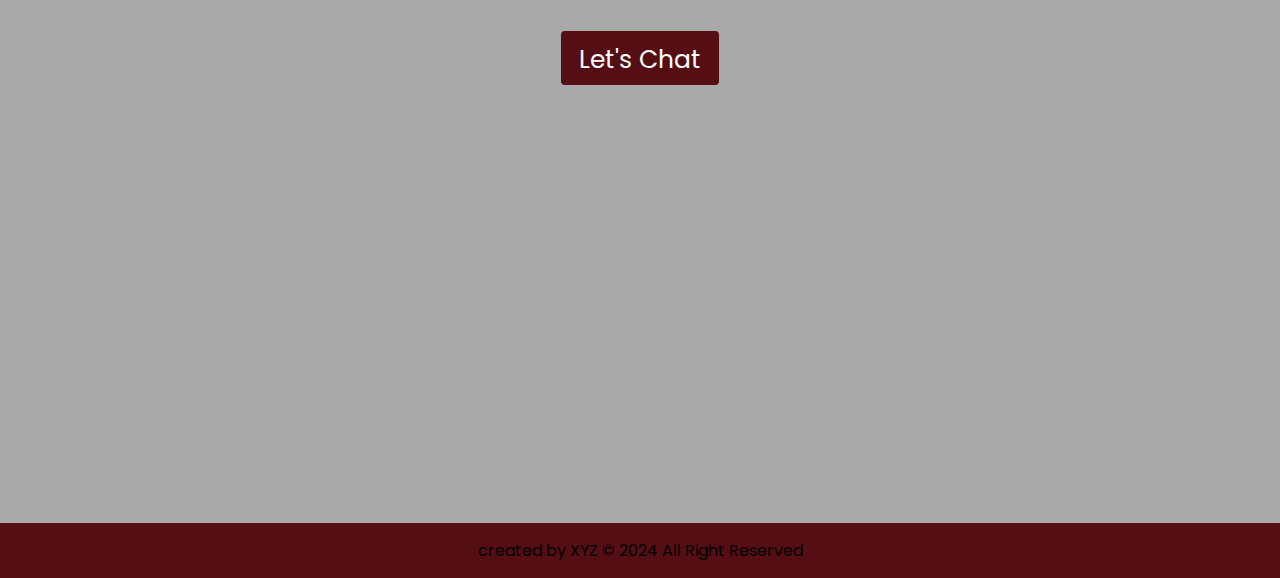
==== commit de1eb6dd: "updating skill section in htlm" ====
--- a/index.html
+++ b/index.html
@@ -89,44 +89,60 @@
         </div>
     </div>
    </section>
-   <!-- my skill section start -->
-    <section class="skill" id="skills">
-        <div class="content">
-            <div class="title"><span>My Skills</span></div>
-            <div class="skills-details">
-                <div class="text">
-                    <div class="topic">
-                        Skills Reflects Our Knowlage
-                    </div>
-                    <p data-aos="fade-right">Lorem ipsum d</p>
-                    <div class="experience">
-                        <div class="num">01</div>
-                        <div class="exp">Year of experience</div>
-                    </div>
-                </div>
-                <div class="boxes">
-                    <div class="box">
-                        <div class="topic">HTML</div>
-                        <div class="per">90%</div>
-                    </div>
-                    <div class="box">
-                        <div class="topic">CSS</div>
-                        <div class="per">60%</div>
-
+
+
+    <!-- my skill section start -->
+<section class="skill" id="skills">
+    <div class="content">
+        <div class="title"><span>My Skills</span></div>
+        <div class="skills-details">
+            <div class="text">
+                <div class="topic">
+                    Skills Reflect Our Knowledge
+                </div>
+                <p data-aos="fade-right">Lorem ipsum d</p>
+                <div class="experience">
+                    <div class="num">01</div>
+                    <div class="exp">Year of experience</div>
+                </div>
+            </div>
+            <div class="boxes">
+                <div class="box">
+                    <div class="topic">HTML</div>
+                    <div class="per">90%</div>
+                </div>
+                <div class="box">
+                    <div class="topic">CSS</div>
+                    <div class="per">60%</div>
+                </div>
+                <div class="box">
+                    <div class="topic">React</div>
+                    <div class="per">50%</div>
+                </div>
+                <div class="box">
+                    <div class="topic">Node.js</div>
+                    <div class="per">40%</div>
+                </div>
+                <div class="box">
+                    <div class="topic">JavaScript</div>
+                    <div class="per">5%</div>
                 </div>
                 <div class="box">
                     <div class="topic">C</div>
                     <div class="per">77%</div>
-            </div>
-            <div class="box">
-                <div class="topic">python</div>
-                <div class="per">70%</div>
-                </div>
-
-            </div>
-           </div>
-        </div>
-    </section>
+                </div>
+                <div class="box">
+                    <div class="topic">Python</div>
+                    <div class="per">70%</div>
+                </div>
+            </div>
+        </div>
+    </div>
+</section>
+<!-- my skill section end -->
+
+
+
 <!-- my service section start -->
  <section class="services" id="services">
     <div class="content">
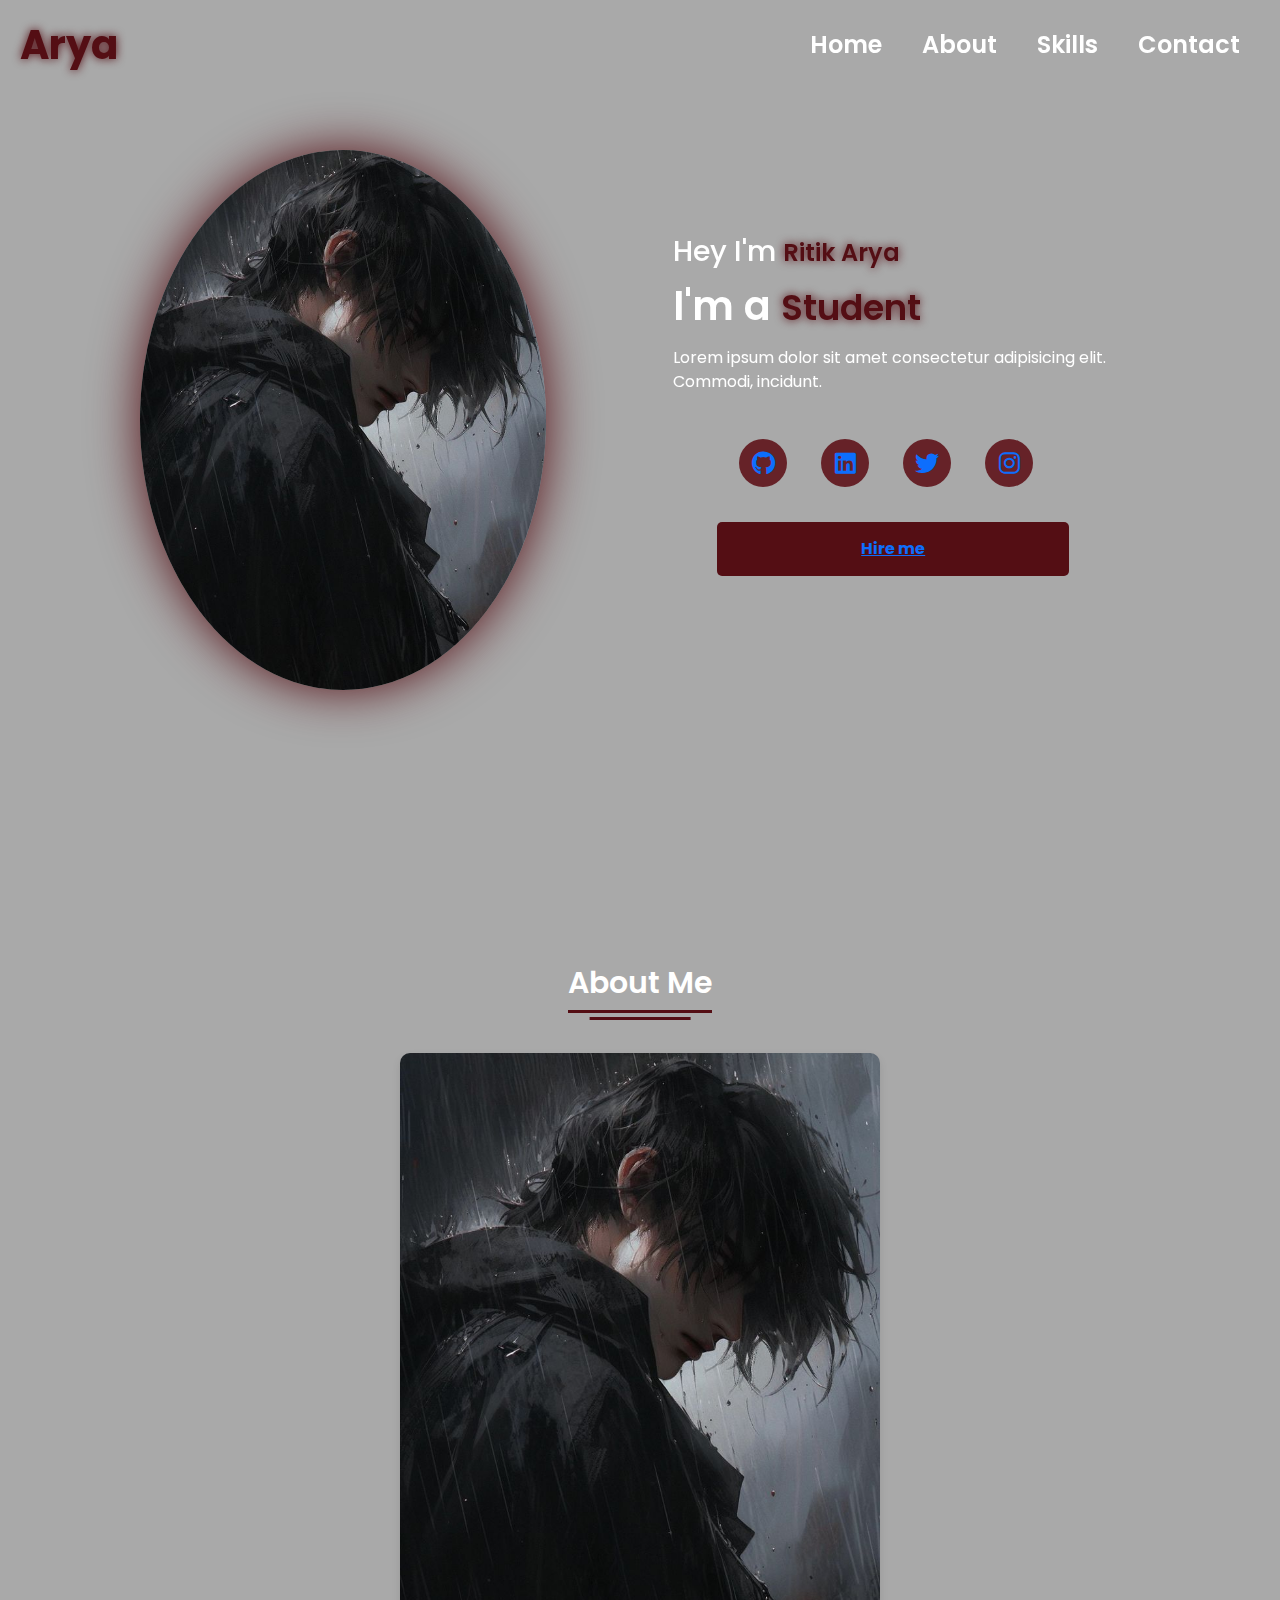
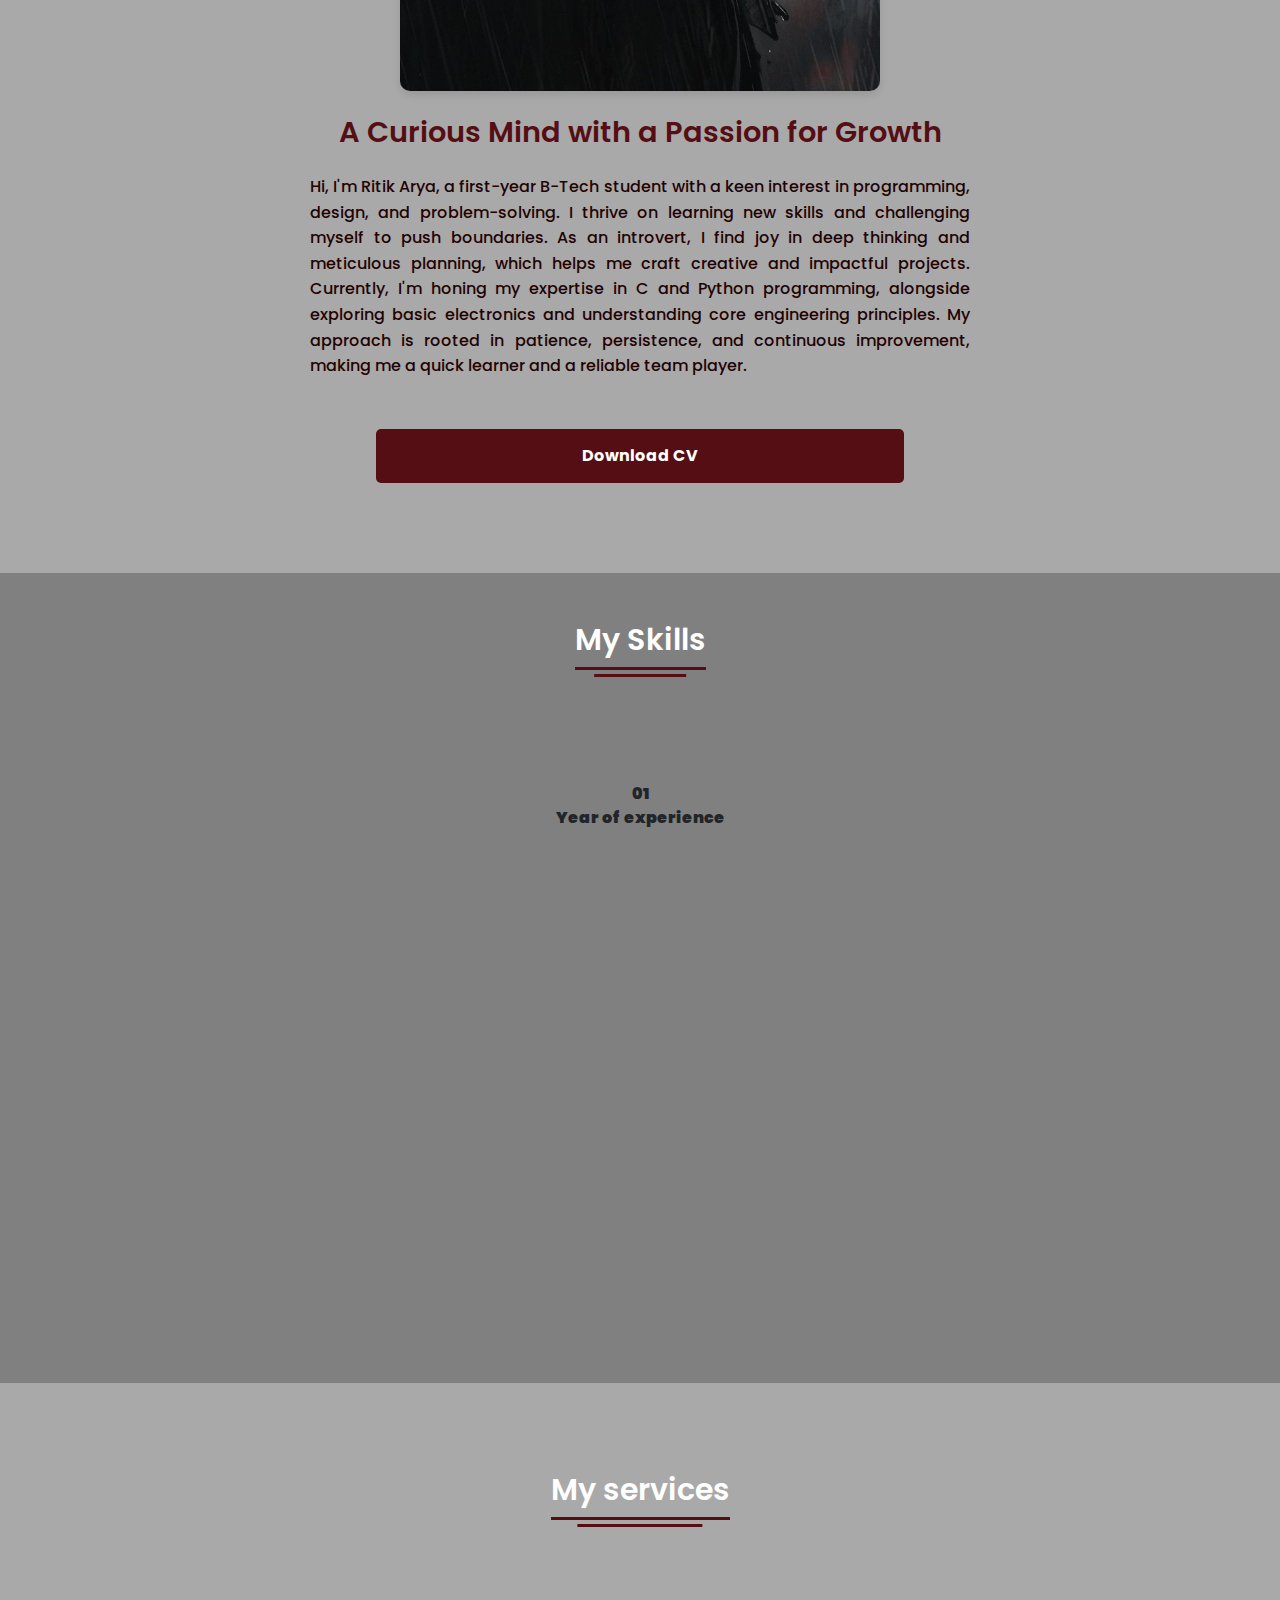
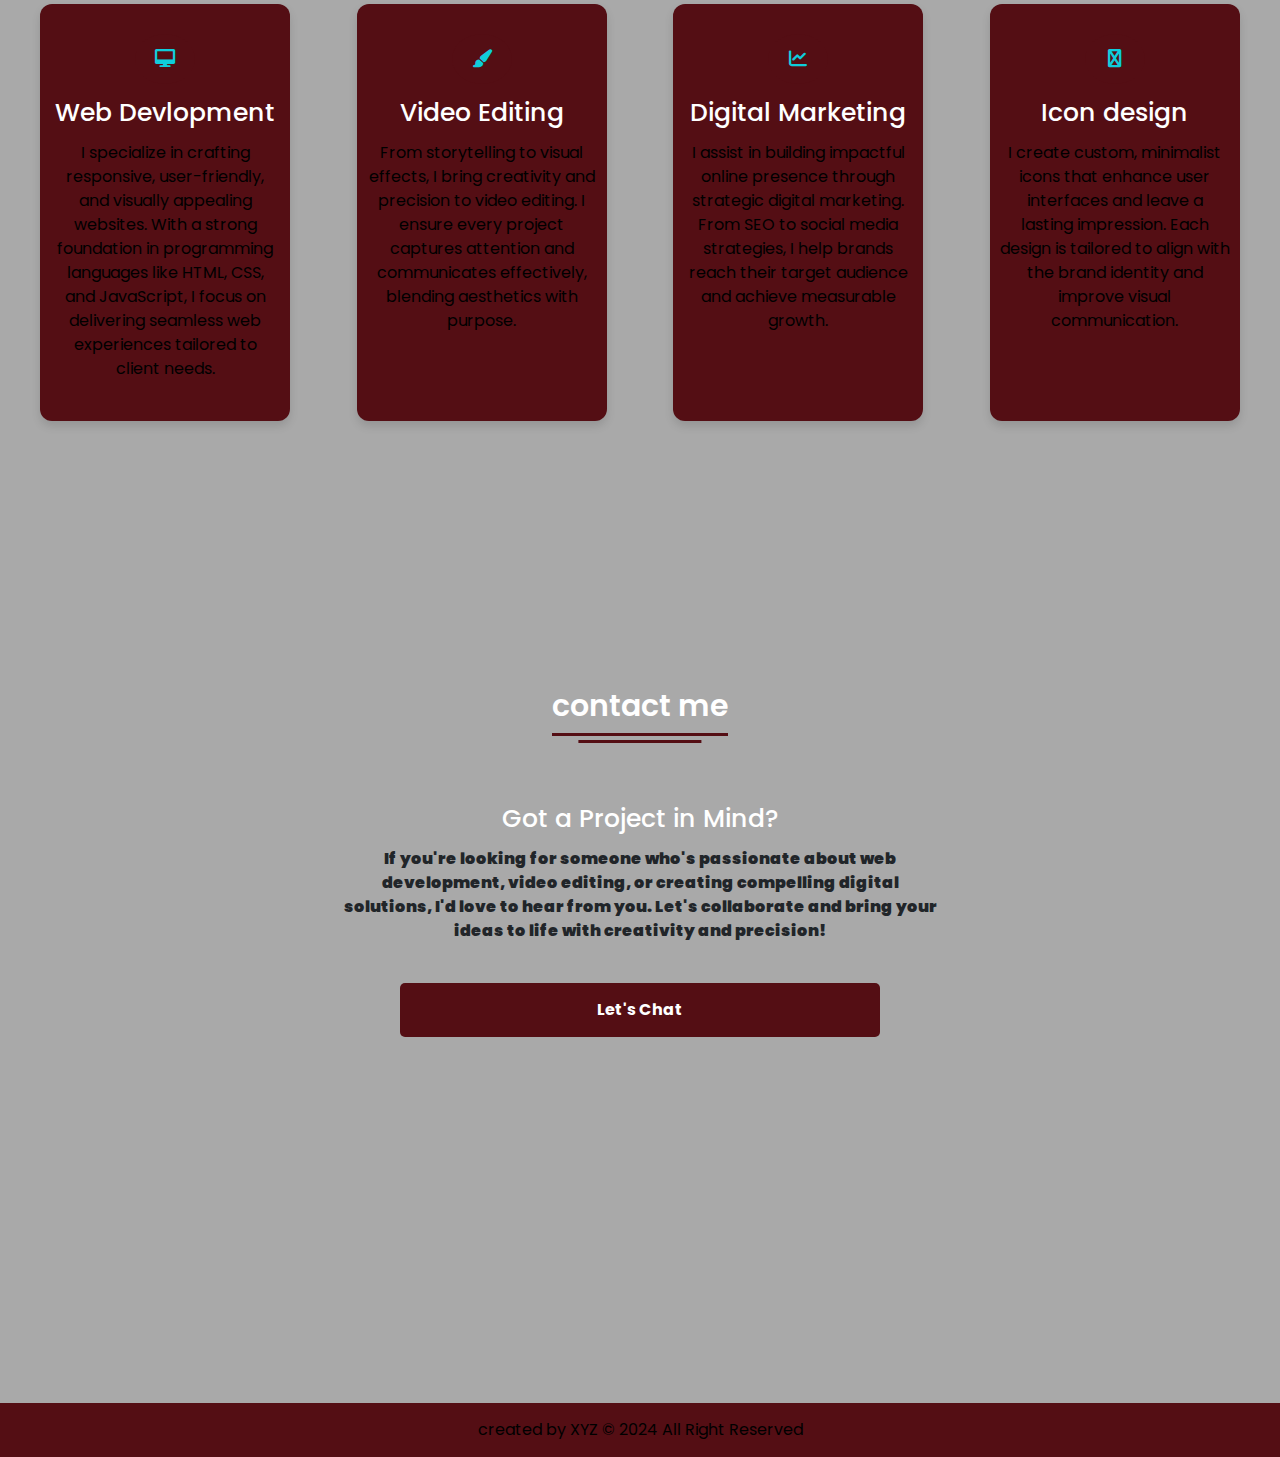
==== commit 62a1a80b: "updated all file of my portfiolo" ====
--- a/index.html
+++ b/index.html
@@ -1,221 +1,271 @@
 <!DOCTYPE html>
 <html lang="en">
+
 <head>
     <meta charset="UTF-8">
     <meta name="viewport" content="width=device-width, initial-scale=1.0">
     <title>Portfolio</title>
+    <!-- Bootstrap CSS -->
+    <link href="https://cdn.jsdelivr.net/npm/bootstrap@5.3.0-alpha1/dist/css/bootstrap.min.css" rel="stylesheet">
+    <!-- Apna Custom CSS -->
     <link rel="stylesheet" href="portfolio.css">
     <!-- problem -->
-    <link rel="stylesheet" href="https://unpkg.com/aos@next/dist/aos.css">  
+    <link rel="stylesheet" href="https://unpkg.com/aos@next/dist/aos.css">
     <!--  -->
     <link rel="stylesheet" href="https://cdnjs.cloudflare.com/ajax/libs/font-awesome/6.5.2/css/all.min.css">
 
+    <link href="https://cdnjs.cloudflare.com/ajax/libs/font-awesome/6.0.0-beta3/css/all.min.css" rel="stylesheet">
+
+
 </head>
+
 <body>
     <!-- navgation menu -->
-  <!-- Updated HTML for navigation menu -->
-<nav>
-    <div class="nav-contain">
-        <div class="logo" data-aos="zoom-in" data-aos-duration="1500">
-            <span>Arya</span>
-        </div>
-        <div class="links">
-            <div class="link" data-aos="fade-up" data-aos-duration="1500" data-aos-delay="100"><a href="#">Home</a></div>
-            <div class="link" data-aos="fade-up" data-aos-duration="1500" data-aos-delay="200"><a href="#">About</a></div>
-            <div class="link" data-aos="fade-up" data-aos-duration="1500" data-aos-delay="300"><a href="#">Skills</a></div>
-            <div class="link" data-aos="fade-up" data-aos-duration="1500" data-aos-delay="400"><a href="#">Contact</a></div>
-        </div>
-        <i class="fa-solid fa-bars hamburg" onclick="toggleDropdown()"></i>
-    </div>
-    <div class="dropdown">
-        <div class="links">
-            <a href="#">Home</a>
-            <a href="#">About</a>
-            <a href="#">Skills</a>
-            <a href="#">Contact</a>
-            <i class="fa-solid fa-xmark cancle" onclick="toggleDropdown()"></i>             
-        </div>
-    </div>
-    
-</nav>
-
-   <section>
-    <div class="main">
-        <div class="image" data-aos="zoom-in" data-aos-duration="2000" >
-            <img src="logo.png" alt="img">
-        </div>
-        <div class="content">
-            <h1 data-aos="fade-left" data-aos-duration="1500" data-aos-delay="700">
-                Hey I'm
-                <span>Ritik Arya</span>
-             
-            </h1>
-            <div class="typewriter" data-aos="fade-right" data-aos-duration="1500" data-aos-delay="800">
-                I'm a 
-                <span class="typewriter-text"></span>
-                <label for=""></label>
-            </div>
-            <p data-aos="flip-down" data-aos-duration="1500" data-aos-delay="1100">Lorem ipsum dolor sit amet consectetur adipisicing elit. Commodi, incidunt.</p>
-            <div class="social-links">
-                <a href="#" data-aos="fade-up" data-aos-duration="1500" data-aos-delay="1300"><i class="fa-brands fa-github"></i></a>
-                <a href="#" data-aos="fade-up" data-aos-duration="1500" data-aos-delay="1400"><i class="fa-brands fa-facebook"></i></a>
-                <a href="#" data-aos="fade-up" data-aos-duration="1500" data-aos-delay="1500"><i class="fa-brands fa-linkedin"></i></a>
-                <a href="#" data-aos="fade-up" data-aos-duration="1500" data-aos-delay="1600"><i class="fa-brands fa-twitter"></i></a>                
-            </div>
-            <div class="btn" data-aos="zoom-in" data-aos-duration="1500" data-aos-delay="1600">
-                <button>Hire me</button>
-            </div>
-        </div>
-    </div>
-   </section>
-
-
-   <!-- About section start -->
-
-   <section class="About" id="About">
-    <div class="content">
-        <div class="title"> <span>About Me</span></div>
-        <div class="about-details">
-            <div class="left">
-                <img src="main.jpeg" alt="">
-            </div>
-            <div class="right">
-                <div class="topic">Designing is my passion</div>
-                <p>Lorem ipsum dolor Lorem ipsum dolor sit amet consectetur, adipisicing elit. Quo, nemo officia! Reprehenderit similique voluptates fugiat, nisi totam accusantium nihil quibusdam, corrupti deleniti magnam odio? Harum delectus dolorum recusandae est expedita. sit amet.</p>
-                <div class="button">
-                    <button>Download CV</button>
-                </div>
-            </div>
-        </div>
-    </div>
-   </section>
+    <!-- Updated HTML for navigation menu -->
+    <nav>
+        <div class="nav-contain">
+            <div class="logo" data-aos="zoom-in" data-aos-duration="1500">
+                <span>Arya</span>
+            </div>
+            <div class="links">
+                <div class="link" data-aos="fade-up" data-aos-duration="1500" data-aos-delay="100"><a href="#">Home</a>
+                </div>
+                <div class="link" data-aos="fade-up" data-aos-duration="1500" data-aos-delay="200"><a href="#">About</a>
+                </div>
+                <div class="link" data-aos="fade-up" data-aos-duration="1500" data-aos-delay="300"><a
+                        href="#">Skills</a>
+                </div>
+                <div class="link" data-aos="fade-up" data-aos-duration="1500" data-aos-delay="400"><a
+                        href="#">Contact</a>
+                </div>
+
+            </div>
+            <!-- <i class="fa-solid fa-bars hamburg" onclick="toggleDropdown()"></i> -->
+        </div>
+        <div class="dropdown">
+            <div class="links">
+                <a href="#">Home</a>
+                <a href="#">About</a>
+                <a href="#">Skills</a>
+                <a href="#">Contact</a>
+                <i class="fa-solid fa-xmark cancle" onclick="toggleDropdown()"></i>
+            </div>
+        </div>
+
+    </nav>
+
+
+    <!--main section start -->
+    <section>
+        <div class="main">
+            <div class="image" data-aos="zoom-in" data-aos-duration="2000">
+                <img src="main.jpeg" alt="img">
+            </div>
+            <div class="content">
+                <h1 data-aos="fade-left" data-aos-duration="1500" data-aos-delay="700">
+                    Hey I'm
+                    <span>Ritik Arya</span>
+
+                </h1>
+                <div class="typewriter" data-aos="fade-right" data-aos-duration="1500" data-aos-delay="800">
+                    I'm a
+                    <span class="typewriter-text"></span>
+                    <label for=""></label>
+                </div>
+                <p data-aos="flip-down" data-aos-duration="1500" data-aos-delay="1100">Lorem ipsum dolor sit amet
+                    consectetur adipisicing elit. Commodi, incidunt.</p>
+                <div class="social-links">
+
+                    <a href="https://github.com/r061narya" data-aos="fade-up" data-aos-duration="1500" data-aos-delay="1300"><i
+                            class="fa-brands fa-github"></i></a>
+                    <a href="https://www.linkedin.com/in/ritik-arya-a03519324?utm_source=share&utm_campaign=share_via&utm_content=profile&utm_medium=android_app" data-aos="fade-up" data-aos-duration="1500" data-aos-delay="1500"><i
+                            class="fa-brands fa-linkedin"></i></a>
+
+                    <a href="#" data-aos="fade-up" data-aos-duration="1500" data-aos-delay="1600"><i
+                            class="fa-brands fa-twitter"></i></a>
+                    <a href="https://www.instagram.com/ri_says_/" data-aos="fade-up" data-aos-duration="1500" data-aos-delay="1400"><i
+                            class="fa-brands fa-instagram"></i></a>
+                </div>
+                <div class="custom-butn" data-aos="zoom-in" data-aos-duration="1500" data-aos-delay="1600">
+                    <button><a href="https://mail.google.com/mail/r061narya@gmail.com">Hire me</a></button>
+                </div>
+            </div>
+        </div>
+    </section>
+
+
+    <!-- About section start -->
+    <section class="about-section" id="About">
+        <div class="content">
+            <div class="title"> <span>About Me</span></div>
+            <div class="about-details">
+                <div class="left">
+                    <img src="main.jpeg" alt="img">
+                </div>
+                <div class="right">
+                    <div class="topic">A Curious Mind with a Passion for Growth</div>
+                    <p>  Hi, I'm Ritik Arya, a first-year B-Tech student with a keen interest in programming, design, and problem-solving. 
+                        I thrive on learning new skills and challenging myself to push boundaries. As an introvert, I find joy in deep thinking and meticulous planning, 
+                        which helps me craft creative and impactful projects. Currently, I'm honing my expertise in C and Python programming, alongside exploring 
+                        basic electronics and understanding core engineering principles. My approach is rooted in patience, persistence, and continuous improvement, 
+                        making me a quick learner and a reliable team player.</p>
+                    <div class="custom-butn">
+                        <button>Download CV</button>
+                    </div>
+                </div>
+            </div>
+        </div>
+    </section>
+    <!-- About section end -->
+
+
 
 
     <!-- my skill section start -->
-<section class="skill" id="skills">
-    <div class="content">
-        <div class="title"><span>My Skills</span></div>
-        <div class="skills-details">
+    <section class="skill" id="skills">
+        <div class="content">
+            <br>
+            <div class="title"><span>My Skills</span></div>
+            <br></br>
+            <div class="skills-details">
+                <div class="text">
+                    <div class="topic">
+                        <p data-aos="zoom-out">Skills Reflect Our Knowledge</p>
+                    </div>
+                    <div class="experience">
+                        <div class="num">01</div>
+                        <div class="exp">Year of experience</div>
+                    </div>
+                </div>
+                <div class="boxes">
+
+                    <div class="box" data-aos="zoom-in" data-aos-duration="1500" data-aos-delay="100">
+                        <div class="topic"><i class="fa fa-html5"></i> HTML</div>
+                        <div class="progress-bar">
+                            <div class="progress" style="width: 90%;"></div>
+                        </div>
+                    </div>
+
+                    <div class="box" data-aos="zoom-in" data-aos-duration="1500" data-aos-delay="100">
+                        <div class="topic"><i class="fa fa-html5"></i> CSS</div>
+                        <div class="progress-bar">
+                            <div class="progress" style="width: 60%;"></div>
+                        </div>
+                    </div>
+
+                    <div class="box" data-aos="zoom-in" data-aos-duration="1500" data-aos-delay="100">
+                        <div class="topic"><i class="fa fa-html5"></i> JavaScript</div>
+                        <div class="progress-bar">
+                            <div class="progress" style="width: 10%;"></div>
+                        </div>
+                    </div>
+
+
+
+
+                </div>
+            </div>
+        </div>
+    </section>
+    <!-- my skill section end -->
+
+
+
+    <!-- my service section start -->
+    <section class="services" id="services">
+        <div class="content">
+            <br>
+            <div class="title"><span>My services</span></div>
+            <br>
+            <div class="boxes">
+                <div class="box">
+                    <div class="icon">
+                        <i class="fas fa-desktop"></i>
+                    </div>
+                    <div class="topic">Web Devlopment</div>
+                    <p>I specialize in crafting responsive, user-friendly, and visually appealing websites. 
+                        With a strong foundation in programming languages like HTML, CSS, and JavaScript, 
+                        I focus on delivering seamless web experiences tailored to client needs.
+                   </p>
+
+                </div>
+                <div class="box">
+                    <div class="icon">
+                        <i class="fas fa-paint-brush"></i>
+                    </div>
+                    <div class="topic">Video Editing</div>
+                    <p>  From storytelling to visual effects, I bring creativity and precision to video editing. 
+                        I ensure every project captures attention and communicates effectively, blending aesthetics with purpose.
+                   </p>
+
+                </div>
+                <div class="box">
+                    <div class="icon">
+                        <i class="fas fa-chart-line"></i>
+                    </div>
+                    <div class="topic">Digital Marketing</div>
+                    <p>I assist in building impactful online presence through strategic digital marketing. 
+                        From SEO to social media strategies, I help brands reach their target audience and achieve measurable growth.
+                  </p>
+
+                </div>
+                <div class="box">
+                    <div class="icon">
+                        <i class="fas fa-android"></i>
+                    </div>
+                    <div class="topic">Icon design</div>
+                    <p>I create custom, minimalist icons that enhance user interfaces and leave a lasting impression. 
+                        Each design is tailored to align with the brand identity and improve visual communication.
+                   </p>
+
+                </div>
+            </div>
+        </div>
+    </section>
+
+    <!-- contact me section start -->
+    <section class="contact" id="contact">
+        <div class="content">
+
+            <div class="title"><span>contact me</span>
+                <br>
+            </div>
+            <br>
             <div class="text">
-                <div class="topic">
-                    Skills Reflect Our Knowledge
-                </div>
-                <p data-aos="fade-right">Lorem ipsum d</p>
-                <div class="experience">
-                    <div class="num">01</div>
-                    <div class="exp">Year of experience</div>
-                </div>
-            </div>
-            <div class="boxes">
-                <div class="box">
-                    <div class="topic">HTML</div>
-                    <div class="per">90%</div>
-                </div>
-                <div class="box">
-                    <div class="topic">CSS</div>
-                    <div class="per">60%</div>
-                </div>
-                <div class="box">
-                    <div class="topic">React</div>
-                    <div class="per">50%</div>
-                </div>
-                <div class="box">
-                    <div class="topic">Node.js</div>
-                    <div class="per">40%</div>
-                </div>
-                <div class="box">
-                    <div class="topic">JavaScript</div>
-                    <div class="per">5%</div>
-                </div>
-                <div class="box">
-                    <div class="topic">C</div>
-                    <div class="per">77%</div>
-                </div>
-                <div class="box">
-                    <div class="topic">Python</div>
-                    <div class="per">70%</div>
-                </div>
-            </div>
-        </div>
-    </div>
-</section>
-<!-- my skill section end -->
-
-
-
-<!-- my service section start -->
- <section class="services" id="services">
-    <div class="content">
-        <div class="title"><span>My services</span></div>
-        <div class="boxes">
-            <div class="box">
-                <div class="icon">
-                    <i class="fas fa-desktop"></i>
-                </div>
-                <div class="topic">Web Devlopment</div>
-                <p>Lorem ipsum dolor sit amet consectetur adipisicing elit. Alias, possimus iste voluptatum omnis mollitia dolor beatae temporibus repudiandae quam! Officia ut quam, voluptates eum ullam nesciunt consequuntur tempore sequi asperiores!</p>
-
-            </div>
-            <div class="box">
-                <div class="icon">
-                    <i class="fas fa-paint-brush"></i>
-                </div>
-                <div class="topic">Video Editing</div>
-                <p>Lorem ipsum dolor sit amet consectetur adipisicing elit. Alias, possimus iste voluptatum omnis mollitia dolor beatae temporibus repudiandae quam! Officia ut quam, voluptates eum ullam nesciunt consequuntur tempore sequi asperiores!</p>
-
-            </div>
-            <div class="box">
-                <div class="icon">
-                    <i class="fas fa-chart-line"></i>
-                </div>
-                <div class="topic">Digital Marketing</div>
-                <p>Lorem ipsum dolor sit amet consectetur adipisicing elit. Alias, possimus iste voluptatum omnis mollitia dolor beatae temporibus repudiandae quam! Officia ut quam, voluptates eum ullam nesciunt consequuntur tempore sequi asperiores!</p>
-
-            </div>
-            <div class="box">
-                <div class="icon">
-                    <i class="fas fa-android"></i>
-                </div>
-                <div class="topic">Icon design</div>
-                <p>Lorem ipsum dolor sit <p>hllll</p>met consectetur adipisicing elit. Alias, possimus iste voluptatum omnis mollitia dolor beatae temporibus repudiandae quam! Officia ut quam, voluptates eum ullam nesciunt consequuntur tempore sequi asperiores!</p>
-
-            </div>
-        </div>
-    </div>
- </section>
-
- <!-- contact me section start -->
-  <section class="contact" id="contact">
-    <div class="content">
-        <div class="title"><span>contact me</span>
-        </div>
-        <div class="text">
-            <div class="topic">Have any porgect?</div>
-            <p>Lorem ipsum dolor sit, amet consectetur adipisicing elit. Nesciunt cumque esse maxime, dolorum eos, ipsam, deleniti iure expedita fugit placeat consectetur eligendi aliquid commodi labore officia voluptatum veritatis exercitationem officiis!</p>
-        <div class="button">
-            <button>Let's Chat</button>
-        </div>
-        </div>
-    </div>
-  </section>
-
-  <!-- footer section start -->
-   <footer>
-    <div class="tex">
-        <span>created by XYZ
-            &#169 2024 All Right Reserved
-        </span>
-    </div>
-   </footer>
-<!-- problam -->
-   <script src="https://unpkg.com/aos@next/dist/aos.js"></script>
-   <script>
-     AOS.init({offset:0});
-   </script>
-
-   <script src="portfolio.js"></script>
+                <div class="topic">Got a Project in Mind?</div>
+                <p>If you're looking for someone who's passionate about web development, video editing, or creating compelling digital solutions, I'd love to hear from you. Let's collaborate and bring your ideas to life with creativity and precision!</p>
+                <div class="custom-butn">
+                    <button><a href="https://wa.me/qr/DKTM474NH5MBA1"> Let's Chat</a></button>
+                </div>
+            </div>
+        </div>
+    </section>
+
+    <!-- footer section start -->
+    <footer>
+        <div class="tex">
+            <span>created by XYZ
+                &#169 2024 All Right Reserved
+            </span>
+        </div>
+    </footer>
+    <!-- problam -->
+
+    <script src="https://unpkg.com/aos@next/dist/aos.js"></script>
+
+    <script>
+        AOS.init({ offset: 0 });
+    </script>
+
+    <!-- Bootstrap JS -->
+    <script src="https://cdn.jsdelivr.net/npm/bootstrap@5.3.0-alpha1/dist/js/bootstrap.bundle.min.js"></script>
+
+    <!-- apna custom JS     -->
+    <script src="portfolio.js"></script>
+
 
 </body>
+
 </html>
 
 <!-- now im soo fustrated too pus this thing on github  -->--- a/portfolio.css
+++ b/portfolio.css
@@ -5,7 +5,7 @@
     margin: 0;
     padding: 0;
     box-sizing: border-box;
-    font-family: 'poppins',sans-serif;
+    font-family: 'poppins',sans-serif ;
     text-decoration: none;
     scroll-behavior: smooth;
 }
@@ -172,10 +172,25 @@
     }
 }
 
+
+/* main section css start */
+
 section{
     width: 100%;
     min-height: 90vh;
-}
+    padding: 60px 20px;
+}
+
+/* Main Content Container */
+.main {
+    /* display: flex; */
+    align-items: center;
+    justify-content: space-between;
+    max-width: 1200px;
+    margin: 0 auto;
+    flex-wrap: wrap;
+}
+
 section .main{
     display: flex;
     justify-content: space-between;
@@ -184,18 +199,20 @@
 }
 
 .main .image{
-    /* width: 35vw; */
     height: 60vh;
     border-radius: 50%;
     overflow: hidden;
     box-shadow: 0 0 50px #540e14;
-    margin-left: 23px;
+    /* margin-left: 5px; */
+    margin: 50px,60px;
 }
 
 .main .image img{
     width: 100%;
     height: 100%;
     background-color: black;
+    border-radius: 10px;
+    box-shadow: 0 4px 8px rgba(0, 0, 0, 0.1);
 }
 
 .main .image:hover{
@@ -225,6 +242,8 @@
 .content h1 span{
     color: #540e14;
     text-shadow: 0 0 10px #540e14;
+    font-size: 1.5rem;
+    font-weight: 550;
 }
 .content .typewriter{
     font-size: clamp(1rem, 1rem + 5vw, 2.5rem);
@@ -238,6 +257,13 @@
 .content p{
     font-size: clamp(0.4rem, 0.2rem + 9vw, 1rem);
     margin: 10px 0;
+}
+
+/* Social Media Links */
+.social-links {
+    margin-top: 40px;
+    padding-left: 51px;
+    padding-right: 10px;
 }
 
 .social-links i{
@@ -246,12 +272,11 @@
     align-items: center;
     width: 3rem;
     height: 3rem;
-    background-color: #b4676e;
+    background-color: #662228;
     border-radius: 50%;
-    /* color: #540e14; */
     margin: 5px 15px;
     font-size: 1.5rem;
-    transition: 0.2s linear;
+    transition: 0.3s ease;
 }
 
 .social-links i:hover{
@@ -261,8 +286,10 @@
     filter: drop-shadow(0 0 10px #540e14 );
 }
 
-.content button{
-    width: 50%;
+/* Button */
+.custom-butn button{
+    padding: 12px 30px;
+    width: 80%;
     height: 6vh;
     margin: 30px;
     background-color: #540e14;
@@ -272,10 +299,12 @@
     font-size: 120%;
     font-weight: 700;
     border-radius: 5px;
+    cursor: pointer;
     transition: 0.2s linear;
-}
-
-.content button:hover{
+    transition: background-color 0.3s ease;
+}
+
+.custom-butn button:hover{
     scale: 1.1;
     color: #540e14;
     border: 2px solid #540e14;
@@ -284,19 +313,136 @@
     box-shadow: 0 0 40px #540e14;
 }
 
+/* Responsive Design for Small Screens */
+@media screen and (max-width: 768px) {
+    .main {
+        flex-direction: column;
+        align-items: center;
+    }
+
+    .content {
+        width: 100%;
+        text-align: center;
+    }
+
+    .image {
+        width: 80%;
+        margin-bottom: 20px;
+    }
+}
+/* main section css end */
+
+
+
+
+
+
+
+
 /* about section style */
 
+.about{
+    padding: 40px 20px;
+    background-color: #f4f4f4;
+}
 section .content{
-    width: 80%;
+    max-width: 1200px;
     margin: 0px auto;
     font-family: 'psppins', sans-serif;
 }
-
-.about .about-details{
-    display: flex;
-    justify-content: space-between;
+/* Title styling */
+.about .title {
+    text-align: center;
+    font-size: 2.5rem;
+    font-weight: bold;
+    margin-bottom: 30px;
+    color: #540e14;
+}
+
+/* About details container */
+.about-details {
+    display: flex;
+    flex-direction: column;
     align-items: center;
-}
+    justify-content: center;
+    gap: 20px; /* Space between left and right sections */
+}
+
+.typewriter-text{
+    font-size: 2.2rem;
+}
+
+/* Left section (image) */
+.left {
+    flex: 1;
+    max-width: 40%;
+}
+
+.left img {
+    width: 100%;
+    border-radius: 10px;
+    box-shadow: 0 4px 8px rgba(0, 0, 0, 0.1);
+}
+
+/* Right section (text) */
+.right {
+    flex: 2;
+    max-width: 55%;
+    text-align: center;
+}
+
+.right .topic {
+    font-size: 1.8rem;
+    font-weight: 600;
+    color: #540e14;
+    margin-bottom: 20px;
+}
+
+.right p {
+    font-size: 1.1rem;
+    line-height: 1.6;
+    color: #333;
+    margin-bottom: 20px;
+}
+
+/* Button styles */
+.custom-butn {
+    text-align: center;
+}
+
+.custom-butn button {
+    padding: 12px 30px;
+    font-size: 1rem;
+    background-color: #540e14;
+    color: white;
+    border: none;
+    border-radius: 5px;
+    cursor: pointer;
+    transition: 0.3s ease;
+}
+
+.custom-butn button:hover {
+    background-color: #a69697;
+}
+
+/* Responsive design for smaller screens */
+@media screen and (max-width: 768px) {
+    .about-details {
+        flex-direction: column;
+        align-items: center;
+    }
+
+    .left {
+        max-width: 80%;
+    }
+
+    .right {
+        max-width: 80%;
+    }
+}
+
+
+
 section .title{
     display: flex;
     justify-content: center;
@@ -329,7 +475,7 @@
     width: 45%;
 }
 .about .left img{
-    height: 400px;
+    height: 50%;
     width: 400px;
     object-fit: cover;
     border-radius: 12px;
@@ -345,7 +491,9 @@
 }
 .about-details .right p{
     text-align: justify;
-    color: white;
+    color: rgb(34, 2, 2);
+    font-size: 1rem;
+    font-weight: 500;
 }
 section .button{
     margin: 16px 0;
@@ -368,73 +516,92 @@
     background-color: #fff;
     color: #540e14;
 }
-
-.skills{
-    background-color: black;
-}
-.skills .skills-details{
-    display: flex;
-    justify-content: space-between;
+/* about section and line end  */
+
+
+
+/* skill css start */
+
+/* Overall layout */
+.skill {
+    padding: 20px;
+    height: auto;
+    background-color: gray;
+}
+
+/* Content container */
+.skill .content {
+    max-width: 1200px;
+    margin: 0 auto;
+}
+
+/* Title */
+.skill .title {
+    text-align: center;
+    font-size: 1.5rem;
+    font-weight: bold;
+    margin-bottom: 20px;
+}
+
+/* Skills details section */
+.skills-details {
+    display: flex;
+    flex-direction: column;
     align-items: center;
 }
-.skills-details .text{
-    width: 50%;
-}
-.skills-details p{
-    color: white;
-    text-align: justify;
-}
-.skills .skills-details .experience{
-    display: flex;
-    align-items: center;
-    margin: 0 10px;
-}
-.skills-details .experience .num{
-    color: white;
-    font-size: 80px;
-}
-.skills-details .experience .exp{
-    color: white;
-    margin-left: 20px;
-    font-size: 18px;
-    font-weight: 500;
-    margin: 0 6px;
-}
-.skills-details .boxes{
-    width: 45%;
+
+
+/* Text section */
+.text {
+    text-align: center;
+    margin-bottom: 30px;
+    font-weight: 900;
+}
+
+/* Boxes container (Flexbox layout for boxes) */
+.boxes {
+    display: flex;
+    flex-wrap: wrap;
+    justify-content: center;
+    gap: 20px; /* Adds space between the boxes */
+}
+
+/* Individual skill box */
+.box {
+    background-color: #540e14;
+    width: 250px;
+    padding: 20px;
+    border-radius: 10px;
+    box-shadow: 0 4px 8px rgba(0, 0, 0, 0.1);
+    transition: transform 0.3s ease-in-out;
+}
+
+.box:hover {
+    transform: scale(1.1);
+    transition: 0.3s;
+}
+
+
+
+/* skill css end */
+
+.services{
+    height: auto;
+}
+.services .boxes{
     display: flex;
     flex-wrap: wrap;
     justify-content: space-between;
 }
-.skills-details .box{
-    width: calc(100% /2 -20px);
-    margin: 20px 0;
-}
-.skills-details .boxes .topic{
-    font-size: 2rem;
-    color: #540e14;
-    margin-left:6vw;
-}
-.skills-details .boxes .per{
-    font-size: 3rem;
-    color: #540e14;
-    margin-left: 5vw;
-}
-
-.services .boxes{
-    display: flex;
-    flex-wrap: wrap;
-    justify-content: space-between;
-}
 .services .boxes .box{
     margin: 20px 0;
-    width: calc(100% /3 -20px);
+    width: calc(100% /2 -10px);
     text-align: center;
     border-radius: 12px ;
     padding: 30px 10px ;
     box-shadow: 0 5px 10px rgb(0,0,0,0.12);
     cursor: default;
-    color: white;
+    color: black;
     transition: all 0.4s ease;
 }
 .services .boxes .box:hover{
@@ -443,18 +610,18 @@
 }
 .services .boxes .box .icon{
     height: 50px;
-    width: 50px;
+    width: 60px;
     background: #540e14;
     border-radius: 50%;
     text-align: center;
     line-height: 50px;
     font-size: 18px;
-    color: #fff;
+    color: #0fcddb;
     margin: 0 auto 10px auto;
     transition: all 0.4s ease;
 }
 .boxes .box:hover .icon{
-    background-color: #fff;
+    background-color: #000000;
     color: #540e14;
 }
 .services .boxes .box:hover .topic,
@@ -468,17 +635,29 @@
 }
 
 /* contact me css */
+.contact{
+    
+    height: auto;
+}
+
 .contact .content{
     margin: 0 auto;
     padding: 30px 0;
 }
+.contact .text a{
+    text-decoration: none;
+    color: white;
+}
 .contact .text{
+    text-decoration: none;
     width: 50%;
     text-align: center;
     margin: auto;
 }
 
 footer{
+    height: auto;
+    color: #000;
     background: #540e14;
     padding: 15px 0;
     text-align: center;
@@ -487,11 +666,11 @@
 footer .text samp{
     font-size: 17px;
     font-weight: 400;
-    color: #fff;
+    color: #210808;
 }
 footer .text span a{
     font-weight: 500;
-    color: #fff;
+    color: #0f0202;
 }
 footer .text span a:hover{
     text-decoration: underline;
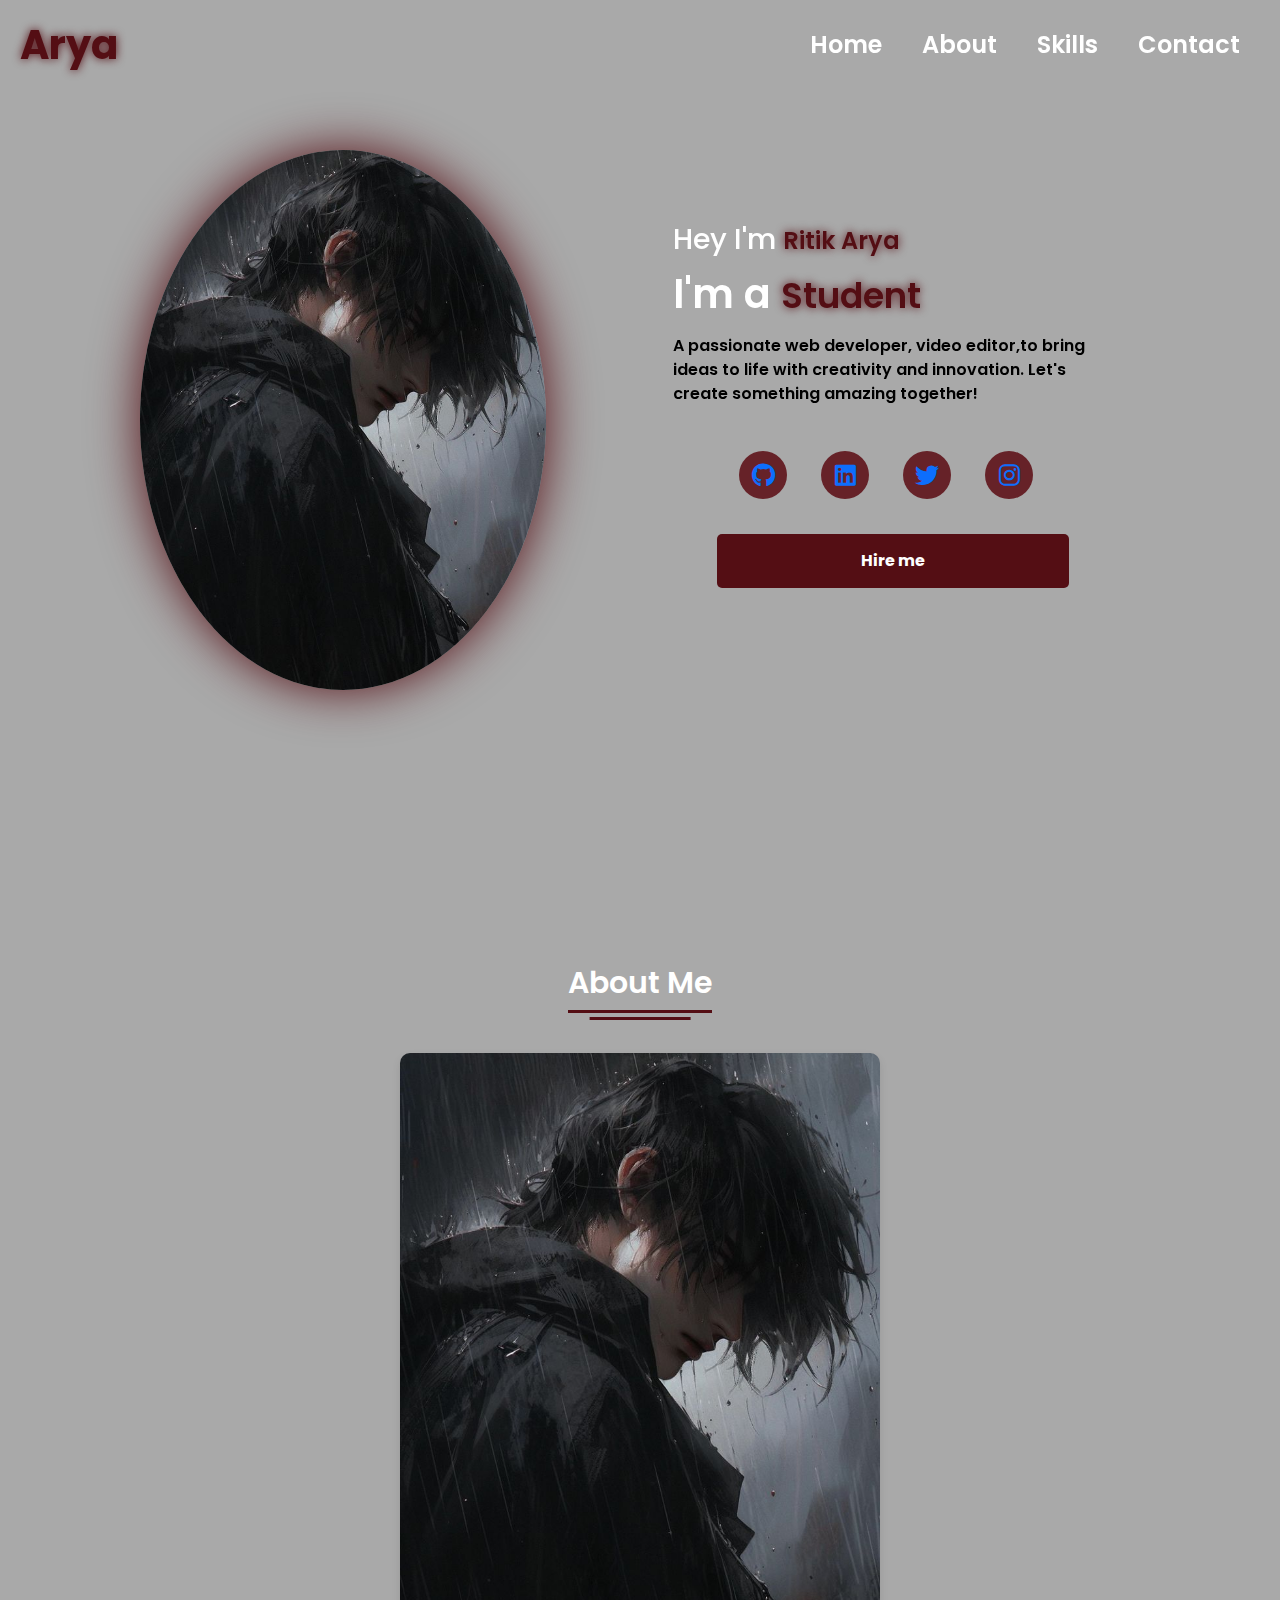
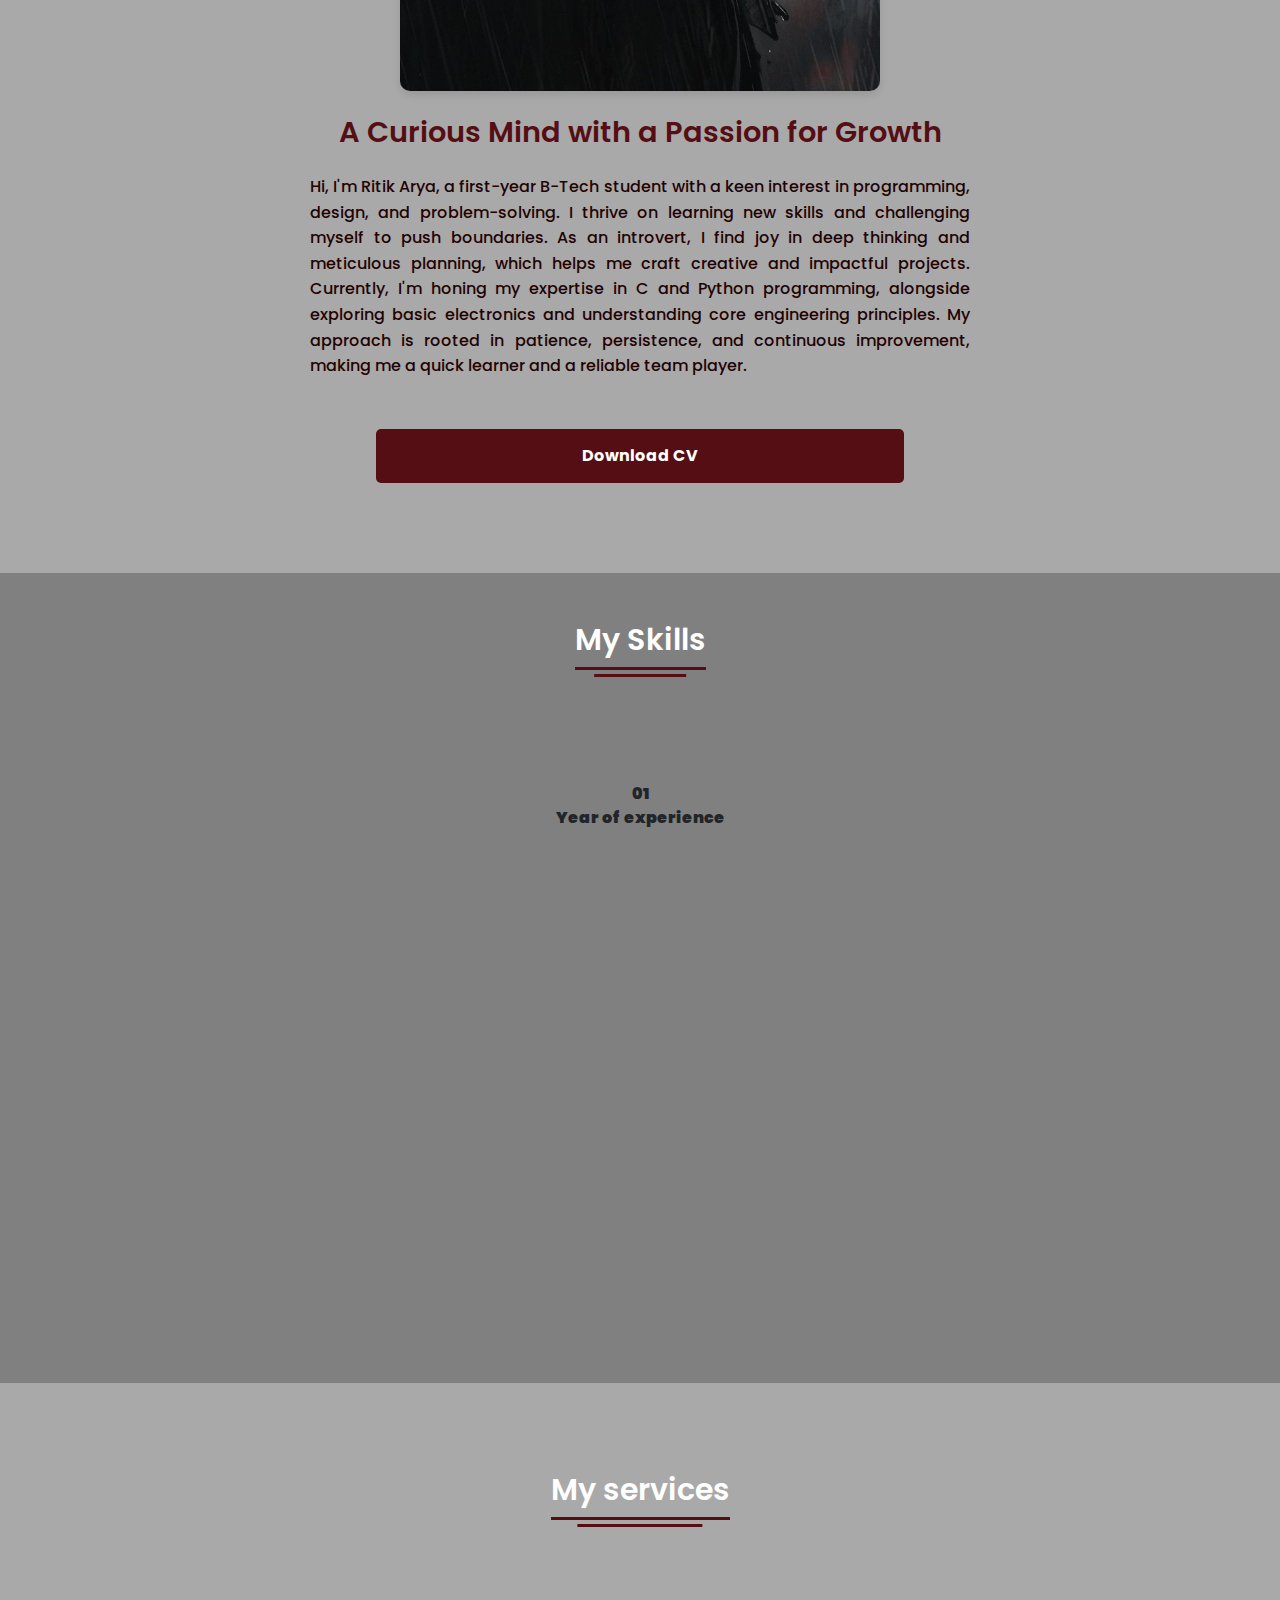
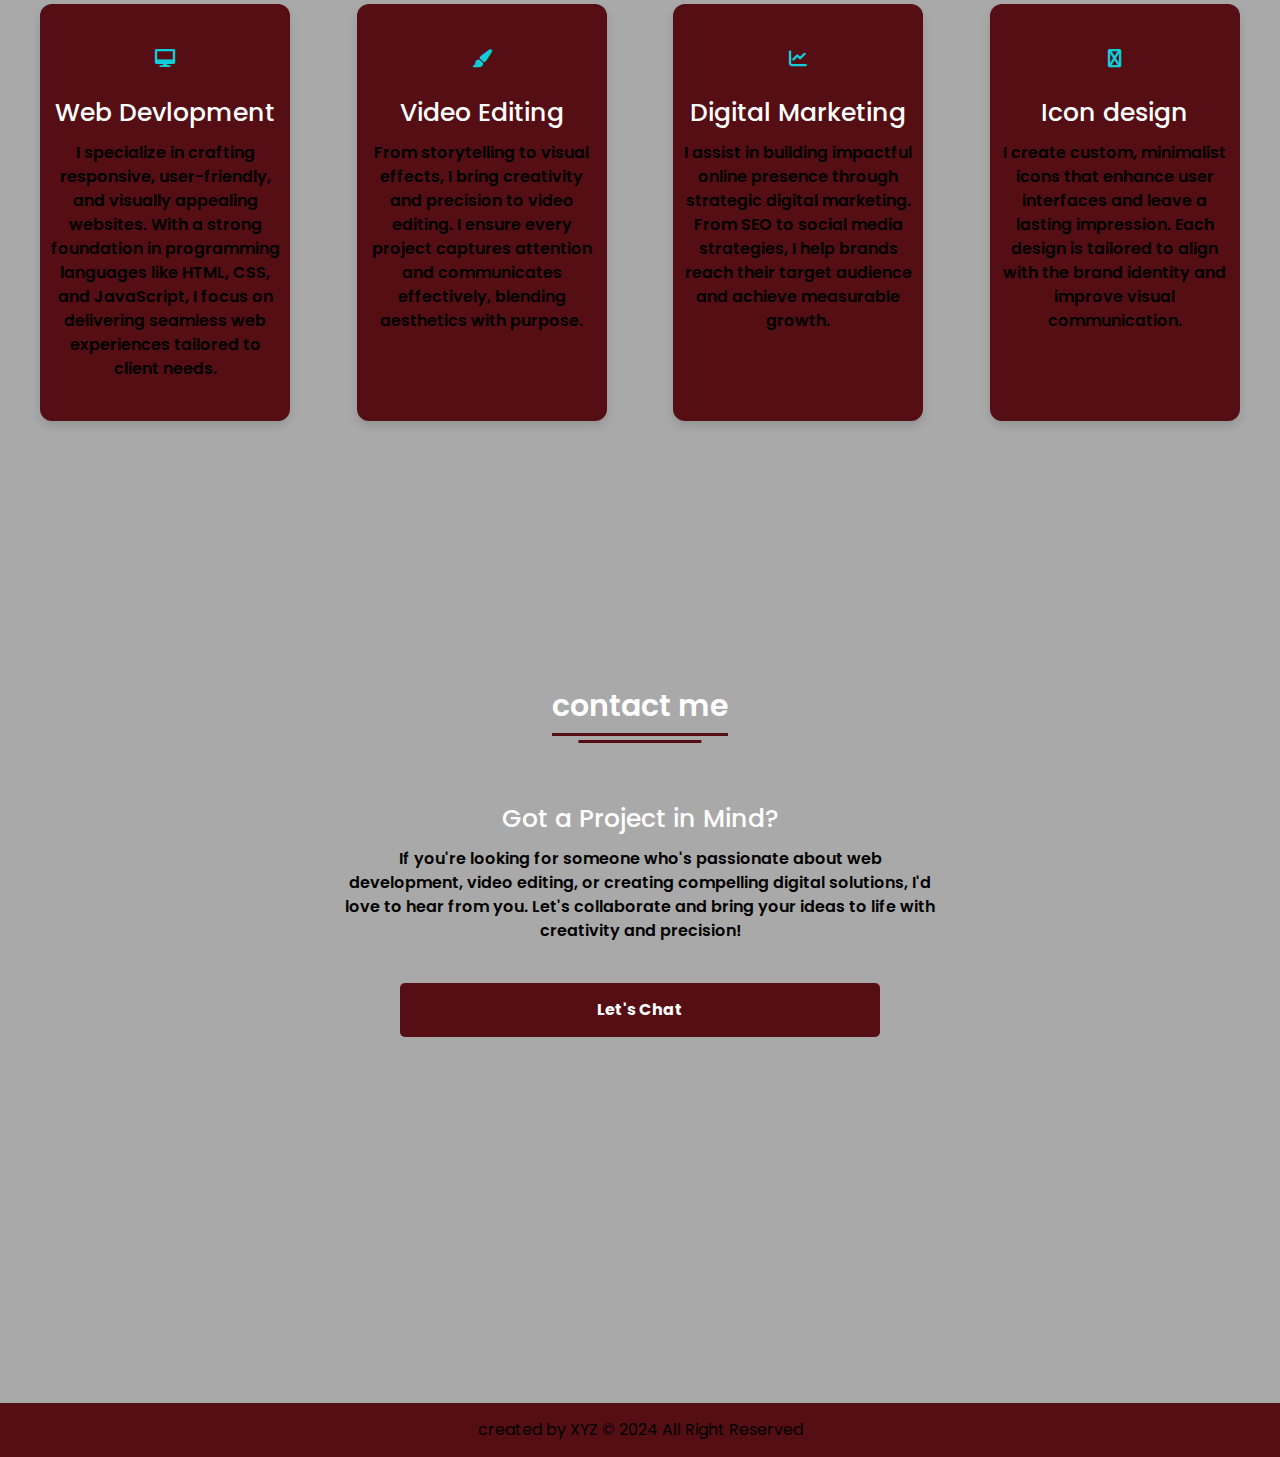
==== commit 098be34a: "updated html or css" ====
--- a/index.html
+++ b/index.html
@@ -59,7 +59,7 @@
     <section>
         <div class="main">
             <div class="image" data-aos="zoom-in" data-aos-duration="2000">
-                <img src="main.jpeg" alt="img">
+                <img src="main.jpeg" alt="Ritik Arya">
             </div>
             <div class="content">
                 <h1 data-aos="fade-left" data-aos-duration="1500" data-aos-delay="700">
@@ -72,8 +72,7 @@
                     <span class="typewriter-text"></span>
                     <label for=""></label>
                 </div>
-                <p data-aos="flip-down" data-aos-duration="1500" data-aos-delay="1100">Lorem ipsum dolor sit amet
-                    consectetur adipisicing elit. Commodi, incidunt.</p>
+                <p data-aos="flip-down" data-aos-duration="1500" data-aos-delay="1100">A passionate web developer, video editor,to bring ideas to life with creativity and innovation. Let's create something amazing together!</p>
                 <div class="social-links">
 
                     <a href="https://github.com/r061narya" data-aos="fade-up" data-aos-duration="1500" data-aos-delay="1300"><i
@@ -87,7 +86,9 @@
                             class="fa-brands fa-instagram"></i></a>
                 </div>
                 <div class="custom-butn" data-aos="zoom-in" data-aos-duration="1500" data-aos-delay="1600">
-                    <button><a href="https://mail.google.com/mail/r061narya@gmail.com">Hire me</a></button>
+                    <button>
+                         <a href="mailto:r061narya@gmail.com" target="_blank">Hire me</a>
+                    </button>
                 </div>
             </div>
         </div>
--- a/portfolio.css
+++ b/portfolio.css
@@ -14,6 +14,11 @@
     height: auto;
     background-color: darkgray;
     overflow-x: hidden;
+}
+body p{
+    font-size: x-large;
+    font-weight: 600;
+    color: black;
 }
 /* custom scroll bar css */
 
@@ -191,6 +196,12 @@
     flex-wrap: wrap;
 }
 
+.custom-butn a{
+    text-decoration: none;
+    color: white;
+
+}
+
 section .main{
     display: flex;
     justify-content: space-between;
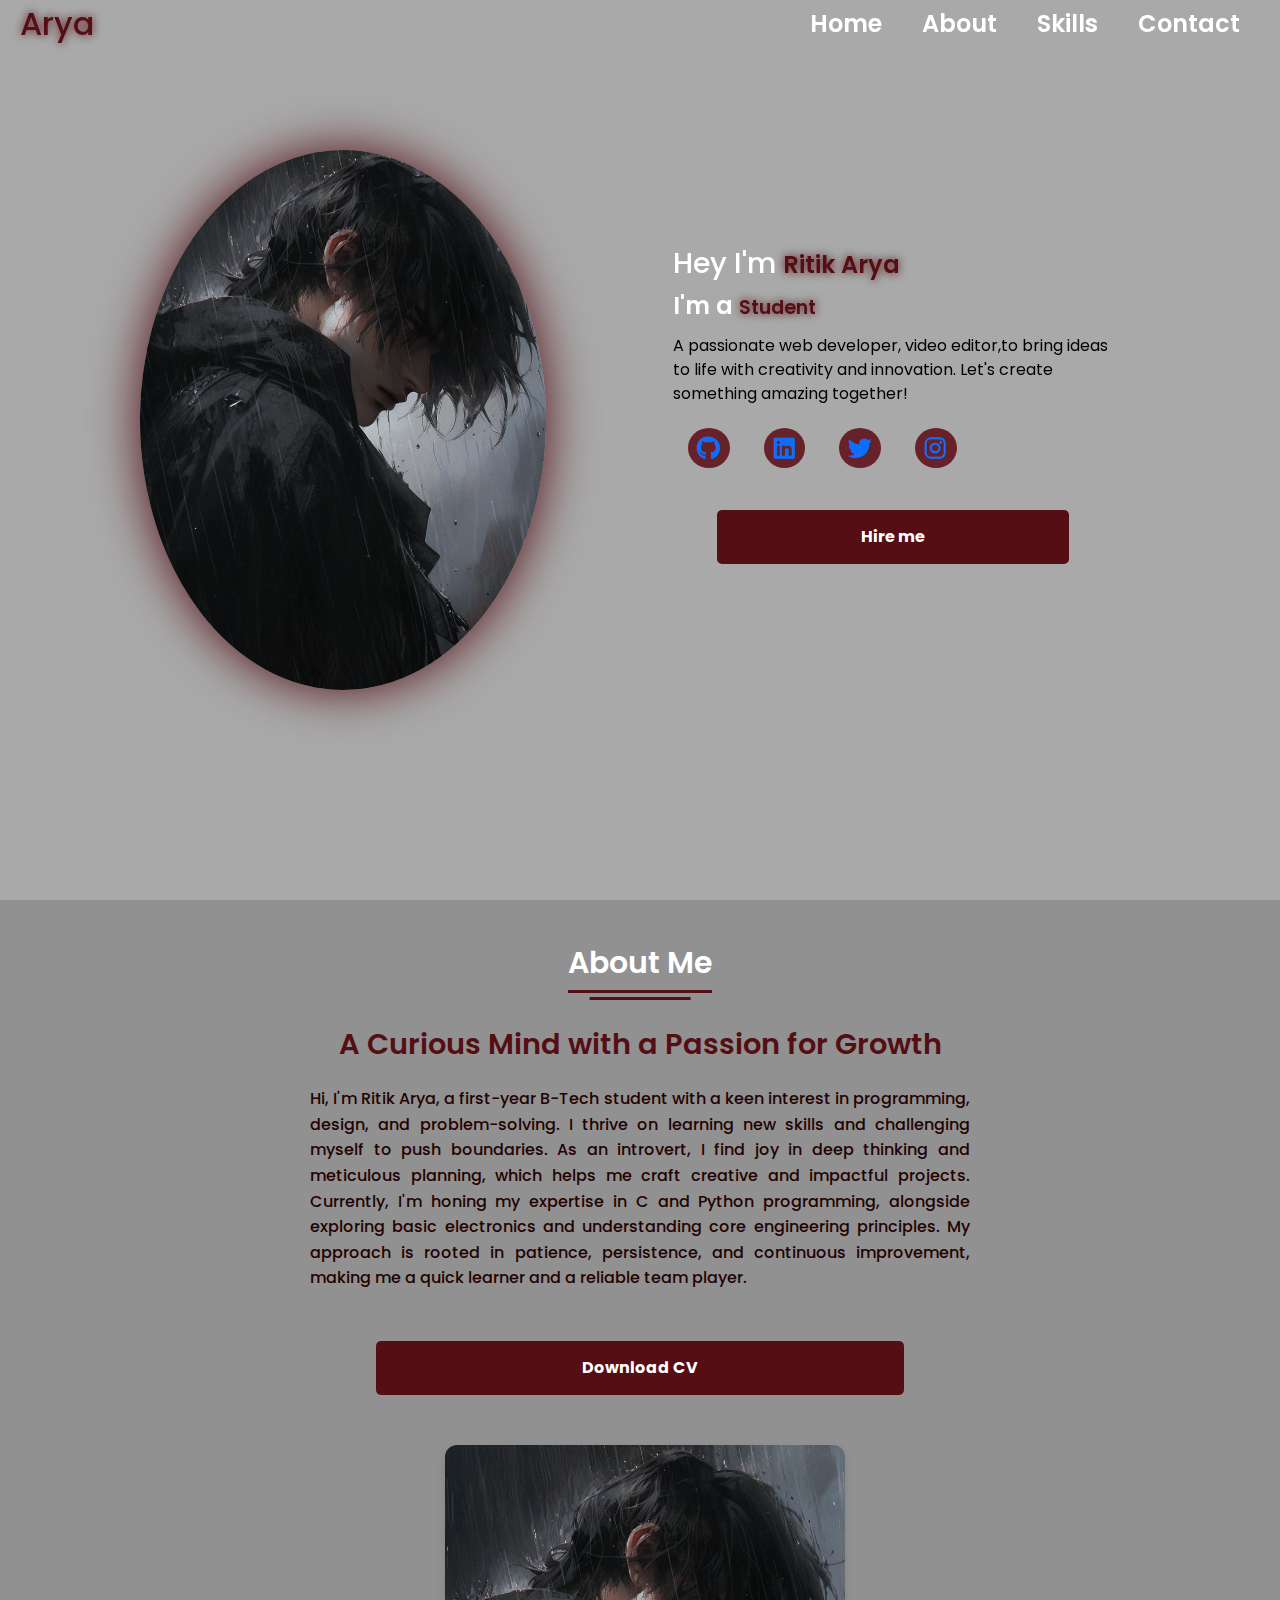
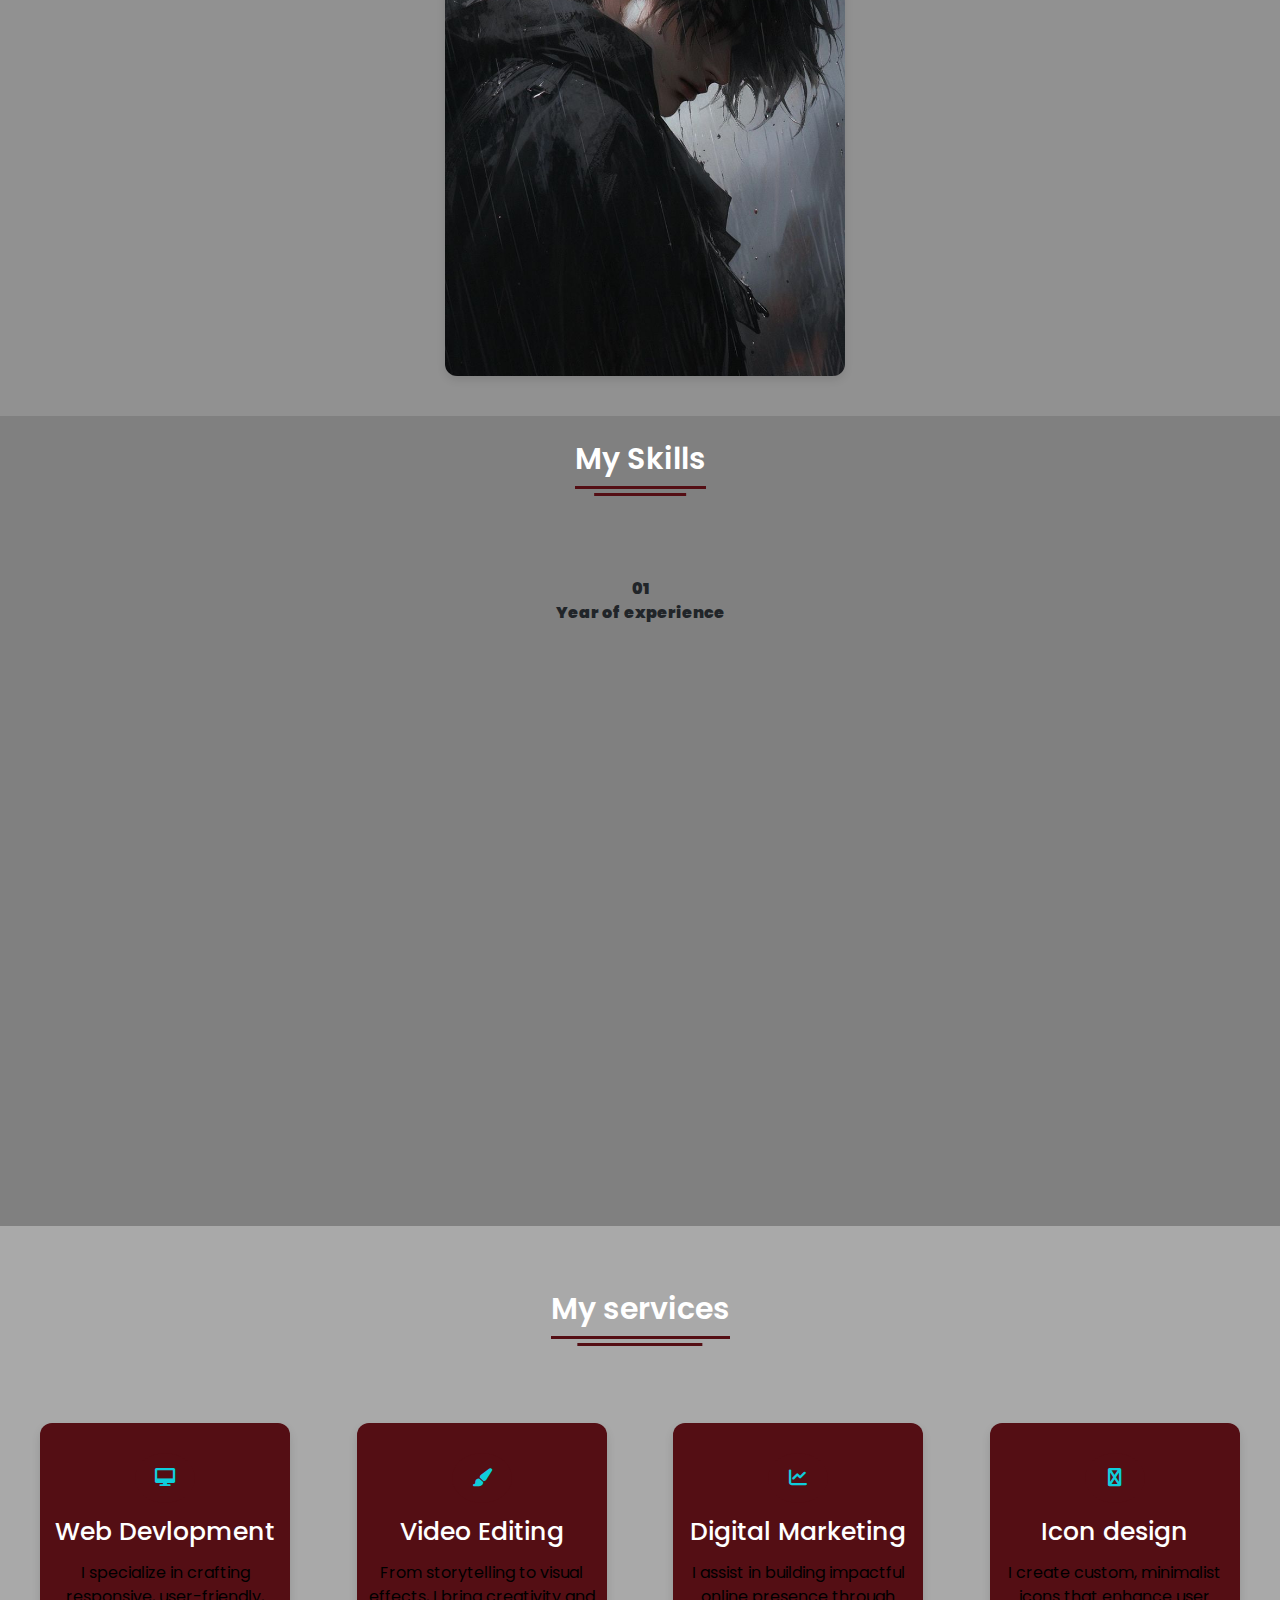
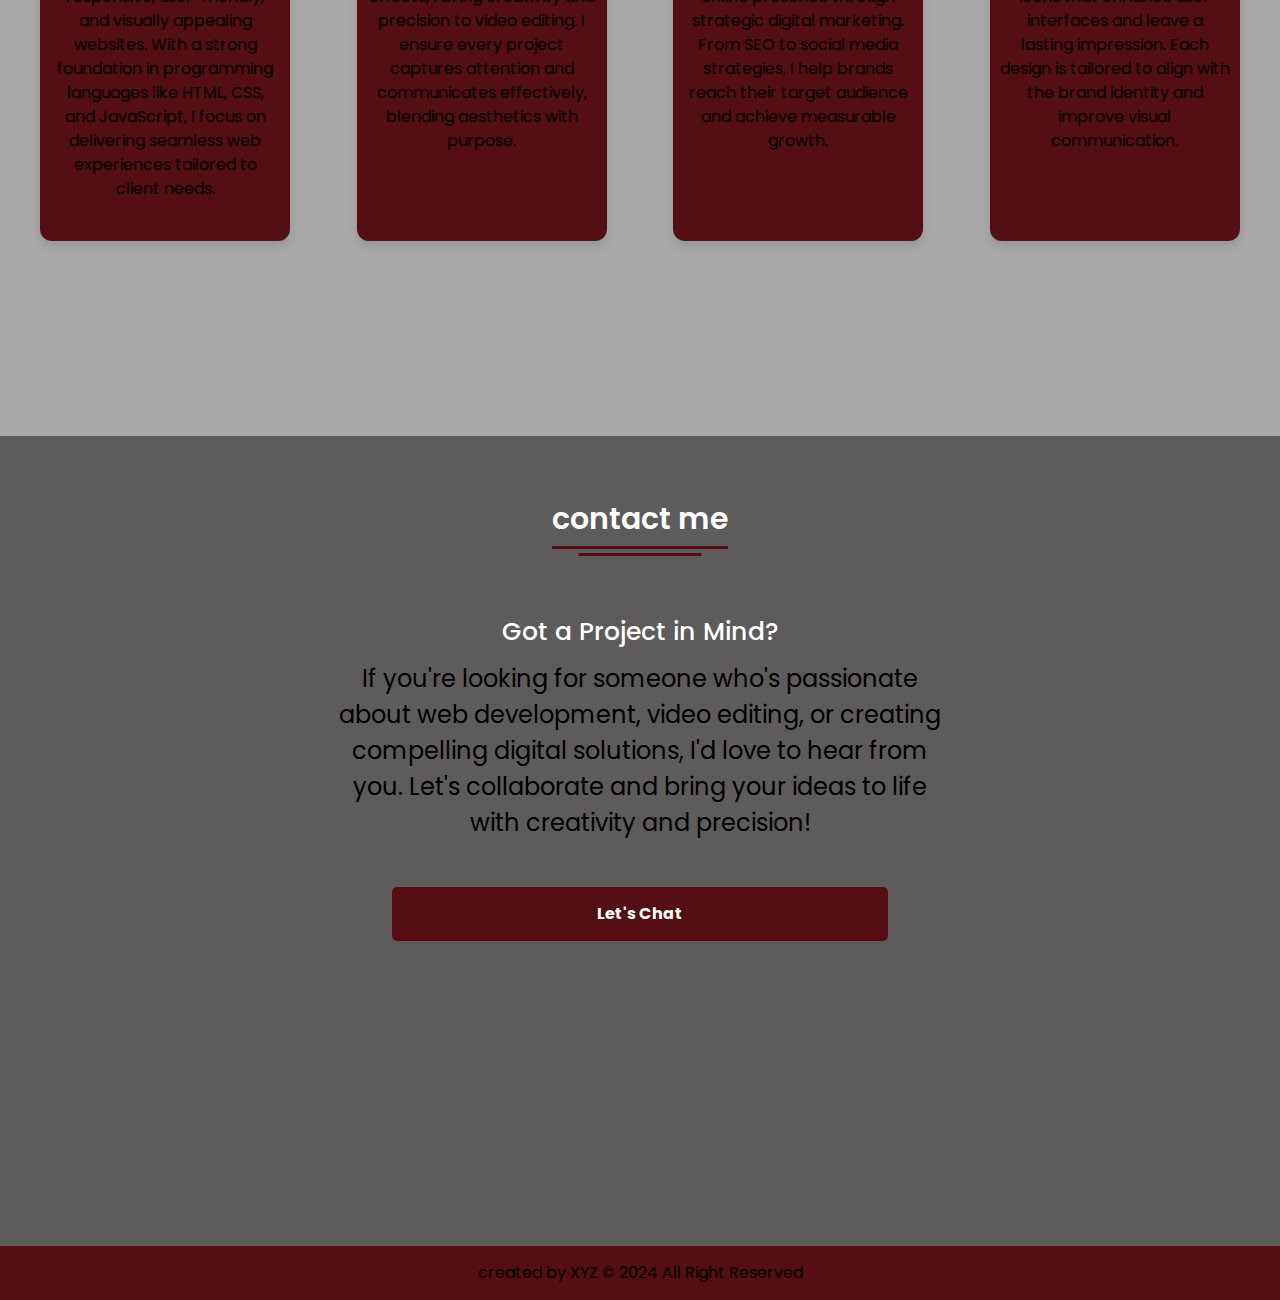
==== commit 1b55a422: "upgrade 5" ====
--- a/index.html
+++ b/index.html
@@ -96,7 +96,7 @@
 
 
     <!-- About section start -->
-    <section class="about-section" id="About">
+    <section class="about" id="about">
         <div class="content">
             <div class="title"> <span>About Me</span></div>
             <div class="about-details">
@@ -125,9 +125,8 @@
     <!-- my skill section start -->
     <section class="skill" id="skills">
         <div class="content">
+            <div class="title"><span>My Skills</span></div>
             <br>
-            <div class="title"><span>My Skills</span></div>
-            <br></br>
             <div class="skills-details">
                 <div class="text">
                     <div class="topic">
@@ -175,7 +174,6 @@
     <!-- my service section start -->
     <section class="services" id="services">
         <div class="content">
-            <br>
             <div class="title"><span>My services</span></div>
             <br>
             <div class="boxes">
@@ -226,8 +224,7 @@
 
     <!-- contact me section start -->
     <section class="contact" id="contact">
-        <div class="content">
-
+        <div class="content-menu">
             <div class="title"><span>contact me</span>
                 <br>
             </div>
--- a/portfolio.css
+++ b/portfolio.css
@@ -9,6 +9,18 @@
     text-decoration: none;
     scroll-behavior: smooth;
 }
+ 
+/* :root {
+    --bg-color: darkgray;
+    --second-bg-color: #112240;
+    --text-color: #000000;
+    --main-color: #758d87;
+    --hover-color: #ffffff;
+    --shadow-color: rgba(100, 255, 218, 0.1);
+    --gradient-bg: linear-gradient(120deg, var(--bg-color), var(--second-bg-color));
+  } */
+
+
 body{
     width: 100%;
     height: auto;
@@ -17,7 +29,7 @@
 }
 body p{
     font-size: x-large;
-    font-weight: 600;
+    font-weight: 400;
     color: black;
 }
 /* custom scroll bar css */
@@ -44,15 +56,6 @@
     background-color: transparent;
 }
 
-.nav-contain{
-    width: 100%;
-    height: 100%;
-    display: flex;
-    justify-content: space-around;
-    align-items: center;
-    position: relative;
-}
-
 .nav {
     width: 100%;
     height: 10vh;
@@ -61,7 +64,7 @@
 
 .nav-contain {
     width: 100%;
-    height: 100%;
+    /* height: 100%; */
     display: flex;
     justify-content: space-between; /* Changed from space-around to space-between for better alignment */
     align-items: center;
@@ -71,8 +74,8 @@
 
 .logo {
     color: black;
-    font-size: 2.5rem;
-    font-weight: bold;
+    font-size: 2rem;
+    font-weight: 500;
 }
 
 .logo span {
@@ -88,8 +91,8 @@
     position: absolute;
     /* right: 15px;
     top: 10px; */
-    color:green;
-    font-size: clamp(2.5rem, 0.5rem + 5vw, 3rem);
+    color:rgb(9, 10, 10);
+    font-size: clamp(2rem, 0.5rem + 5vw, 3rem);
     display: none;
 }
 
@@ -181,6 +184,7 @@
 /* main section css start */
 
 section{
+    height: 100%;
     width: 100%;
     min-height: 90vh;
     padding: 60px 20px;
@@ -257,12 +261,13 @@
     font-weight: 550;
 }
 .content .typewriter{
-    font-size: clamp(1rem, 1rem + 5vw, 2.5rem);
     font-weight: 600;
+    font-size: clamp(1rem, 1rem + 5vw, 1.5rem);
 }
 .content .typewriter-text{
     color: #540e14;
     text-shadow: 0 0 10px #540e14;
+    font-size: clamp(1rem, 1rem + 5vw, 1.2rem);
 }
 
 .content p{
@@ -272,21 +277,23 @@
 
 /* Social Media Links */
 .social-links {
-    margin-top: 40px;
-    padding-left: 51px;
-    padding-right: 10px;
+    margin-top: 7px;
+    /* padding-left: 8px; */
+    /* padding-right: 7px; */
+    display: block;
+
 }
 
 .social-links i{
     display: inline-flex;
     justify-content: center;
     align-items: center;
-    width: 3rem;
-    height: 3rem;
+    width: 2.6rem;
+    height: 2.5rem;
+    font-size: 1.5rem;
     background-color: #662228;
     border-radius: 50%;
-    margin: 5px 15px;
-    font-size: 1.5rem;
+    margin: 12px 15px;
     transition: 0.3s ease;
 }
 
@@ -322,7 +329,11 @@
     background-color: transparent;
     font-weight: 700;
     box-shadow: 0 0 40px #540e14;
-}
+    transform: translateY(-3px);
+    /* color: var(--bg-color); */
+    /* box-shadow: 0 5px 15px var(--shadow-color); */
+}
+
 
 /* Responsive Design for Small Screens */
 @media screen and (max-width: 768px) {
@@ -353,8 +364,10 @@
 /* about section style */
 
 .about{
+    height: 100%;
     padding: 40px 20px;
-    background-color: #f4f4f4;
+    background-color: #919191;
+
 }
 section .content{
     max-width: 1200px;
@@ -364,7 +377,7 @@
 /* Title styling */
 .about .title {
     text-align: center;
-    font-size: 2.5rem;
+    font-size: 2rem;
     font-weight: bold;
     margin-bottom: 30px;
     color: #540e14;
@@ -373,7 +386,7 @@
 /* About details container */
 .about-details {
     display: flex;
-    flex-direction: column;
+    flex-direction: column-reverse;
     align-items: center;
     justify-content: center;
     gap: 20px; /* Space between left and right sections */
@@ -393,6 +406,7 @@
     width: 100%;
     border-radius: 10px;
     box-shadow: 0 4px 8px rgba(0, 0, 0, 0.1);
+    margin-left: 45px;
 }
 
 /* Right section (text) */
@@ -647,7 +661,7 @@
 
 /* contact me css */
 .contact{
-    
+    background-color: #5d5b5b;
     height: auto;
 }
 
